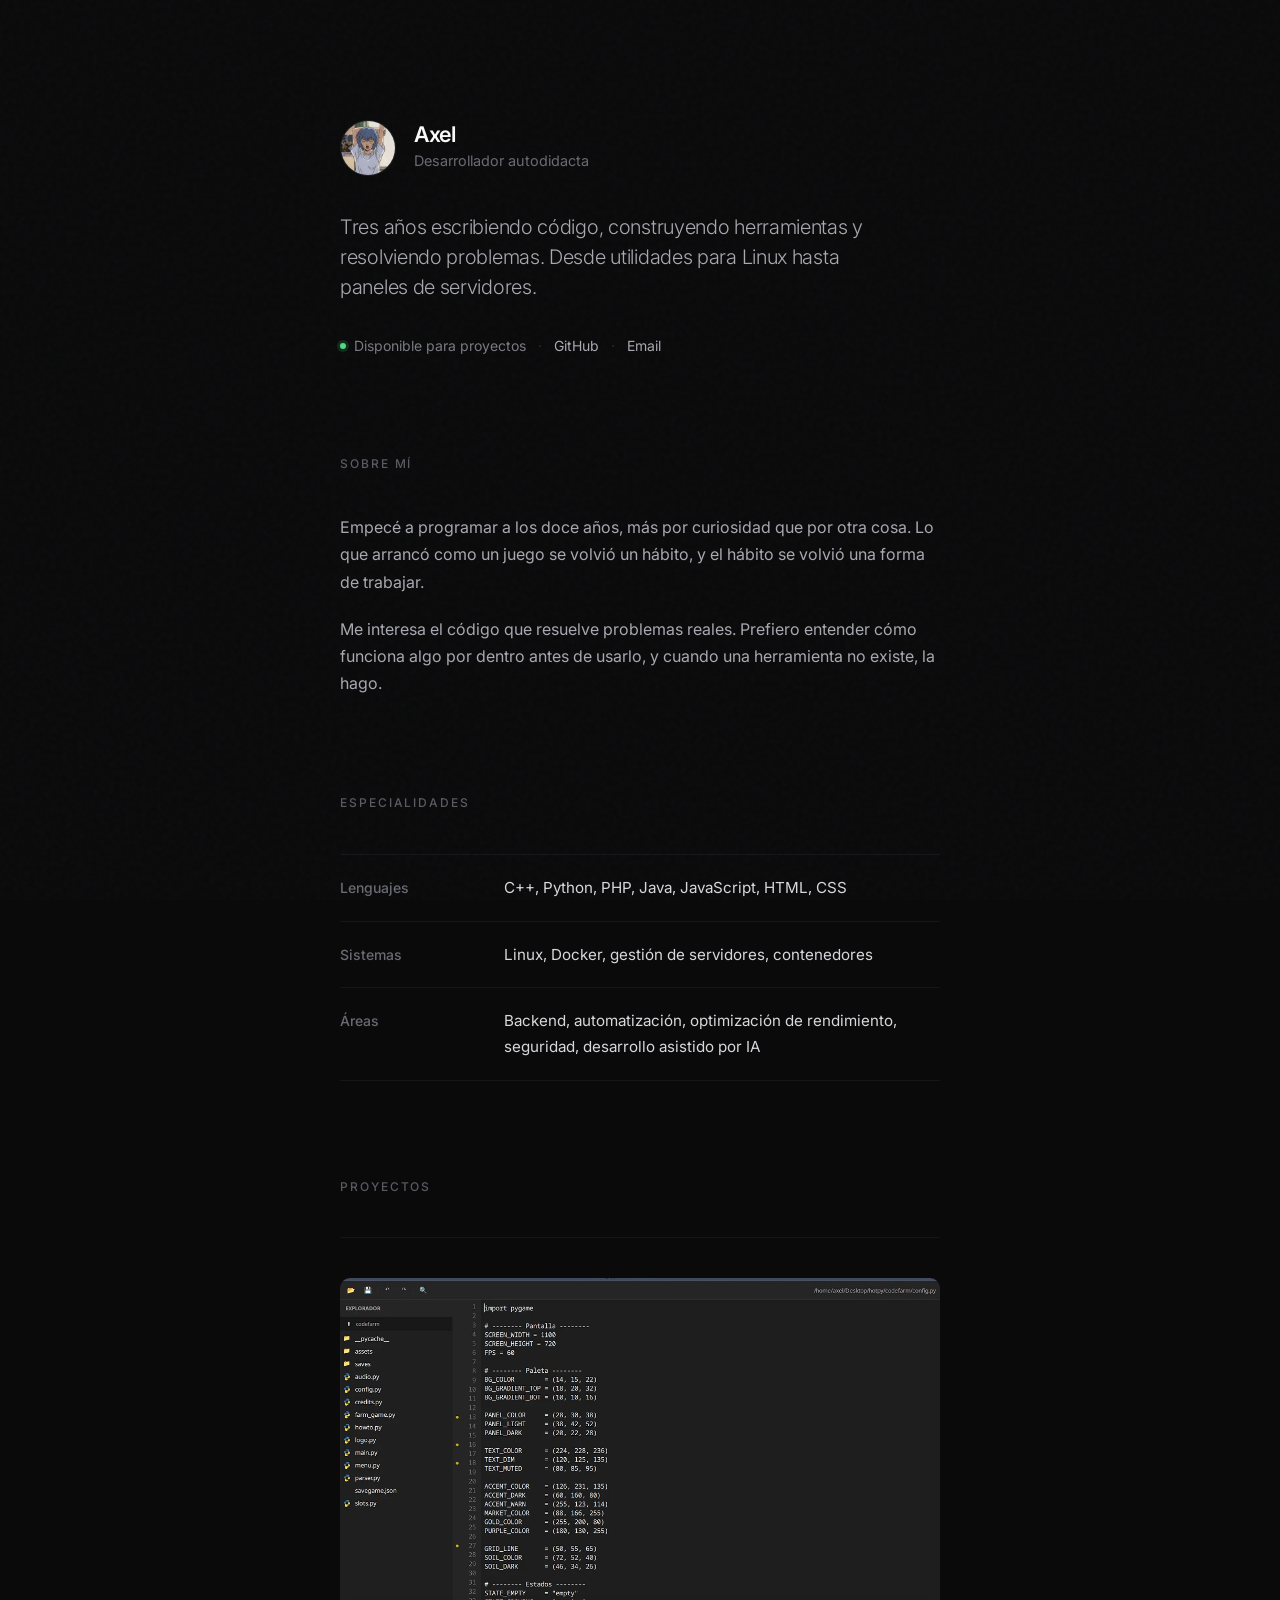
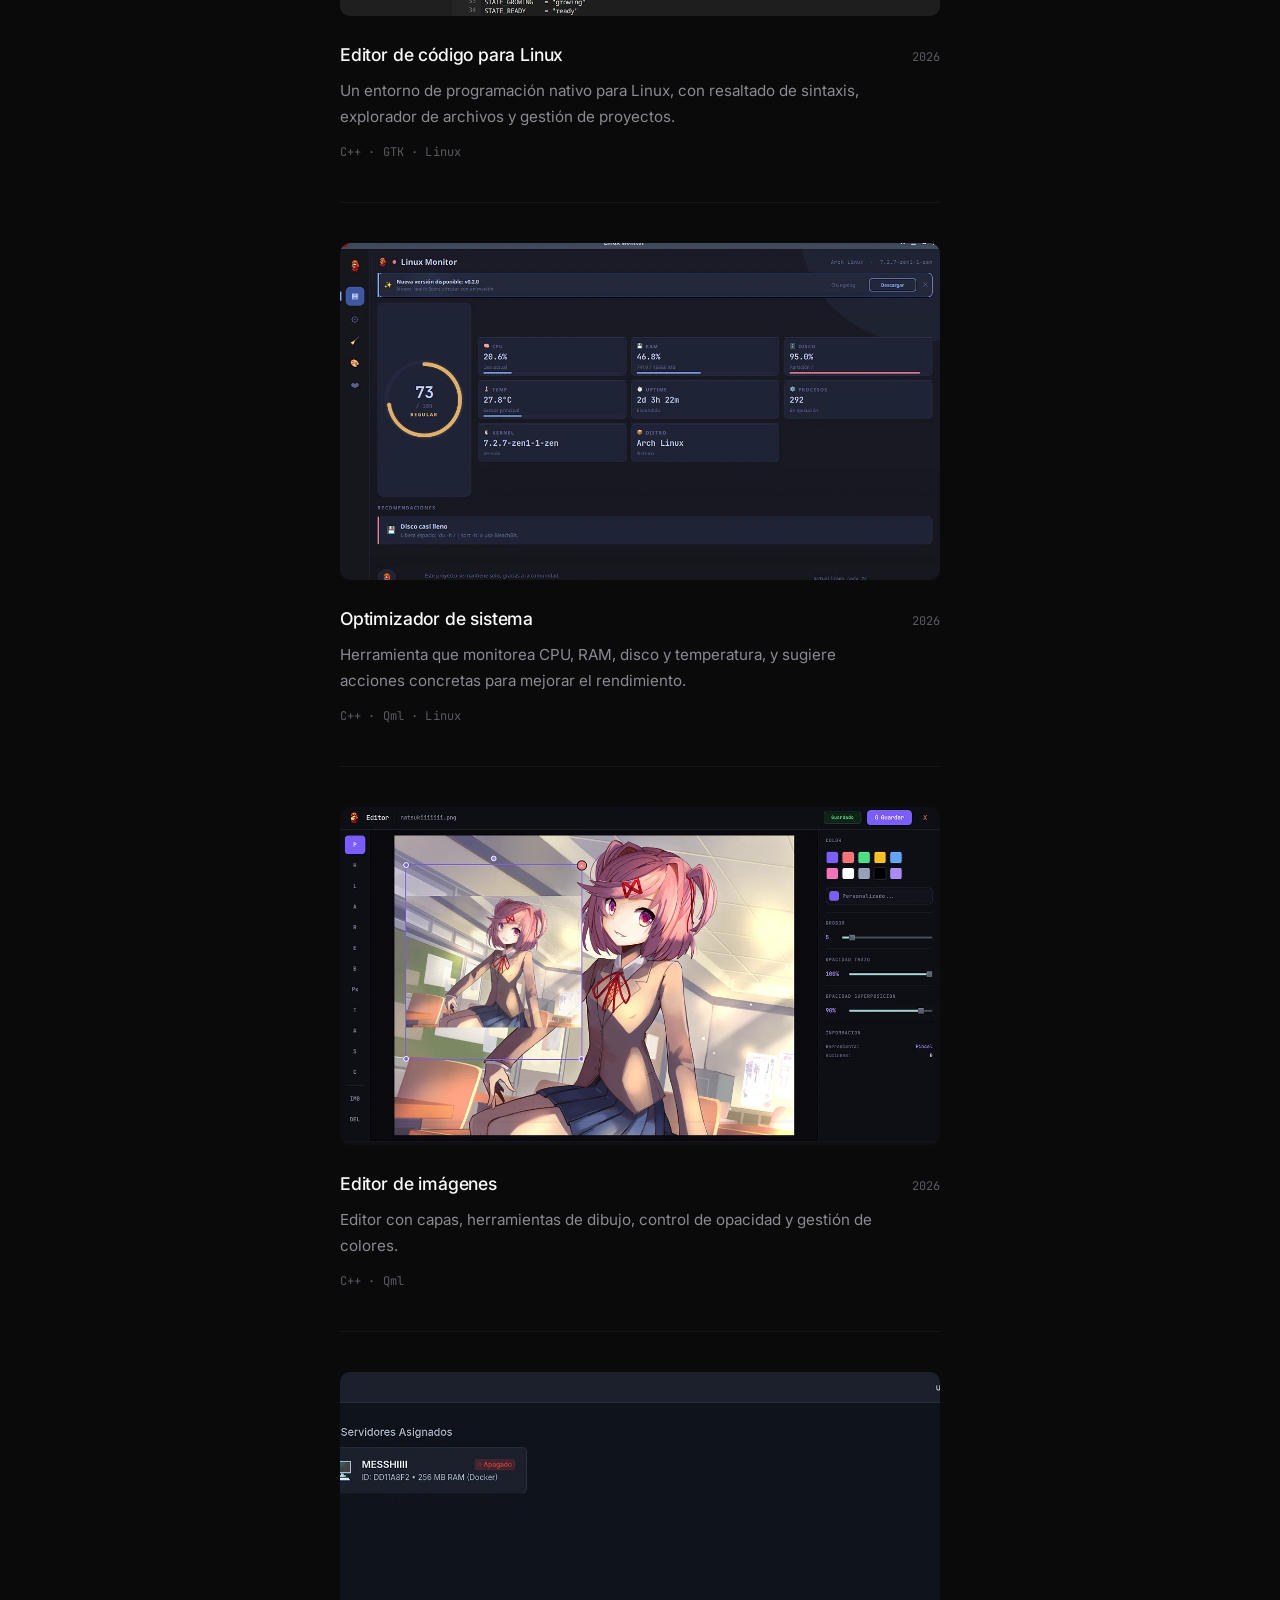
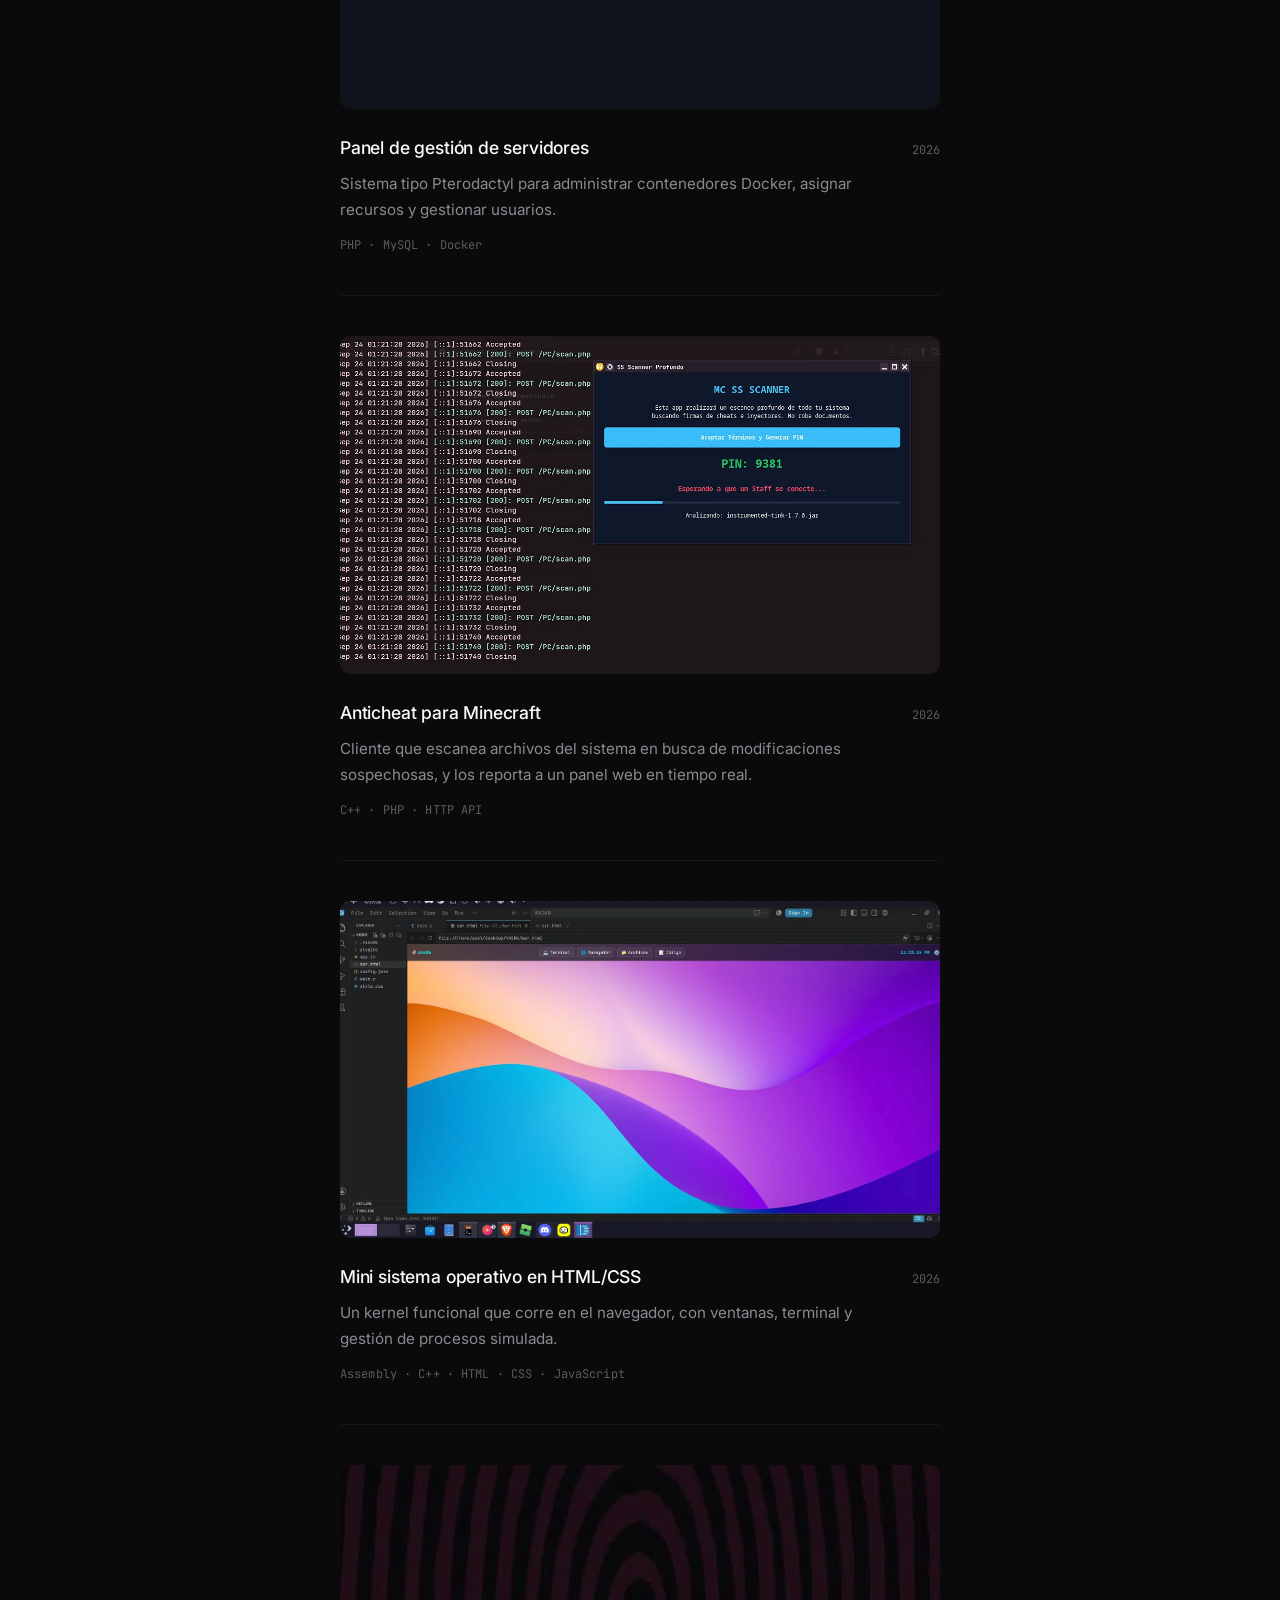
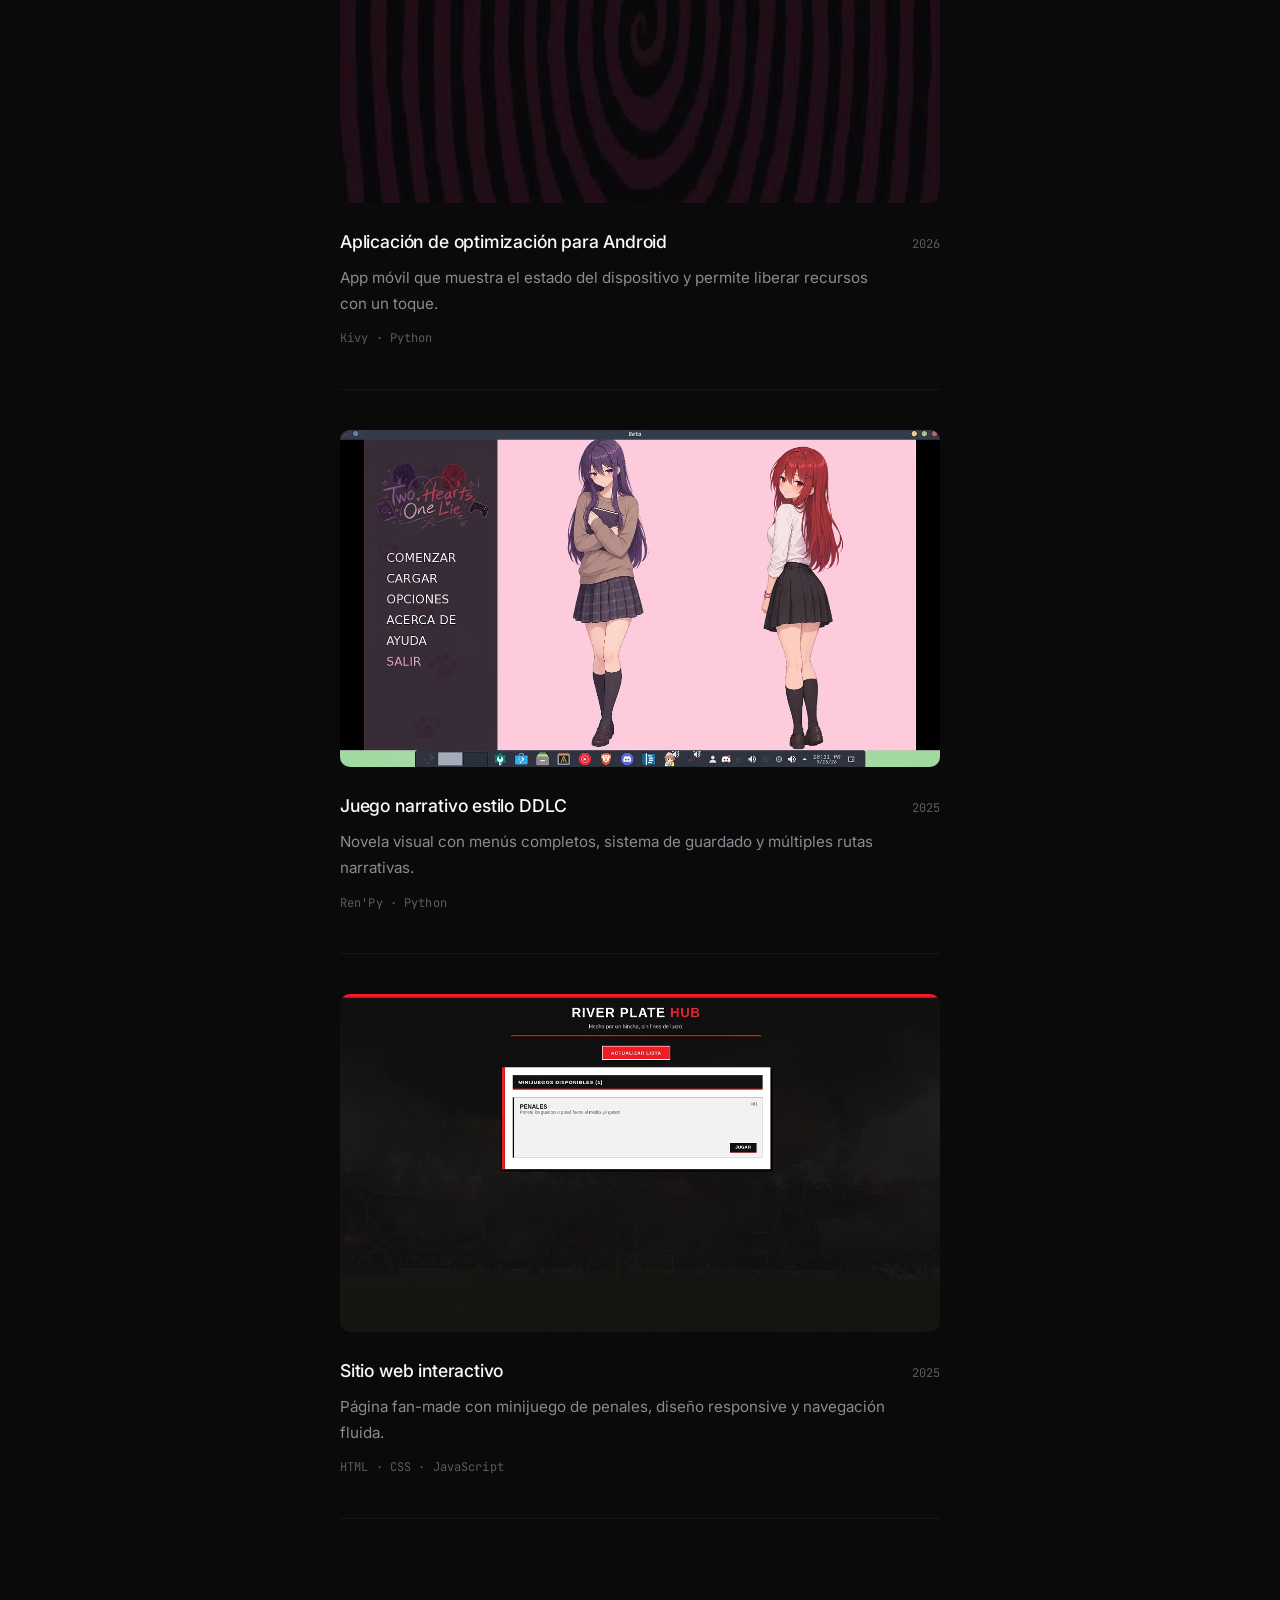
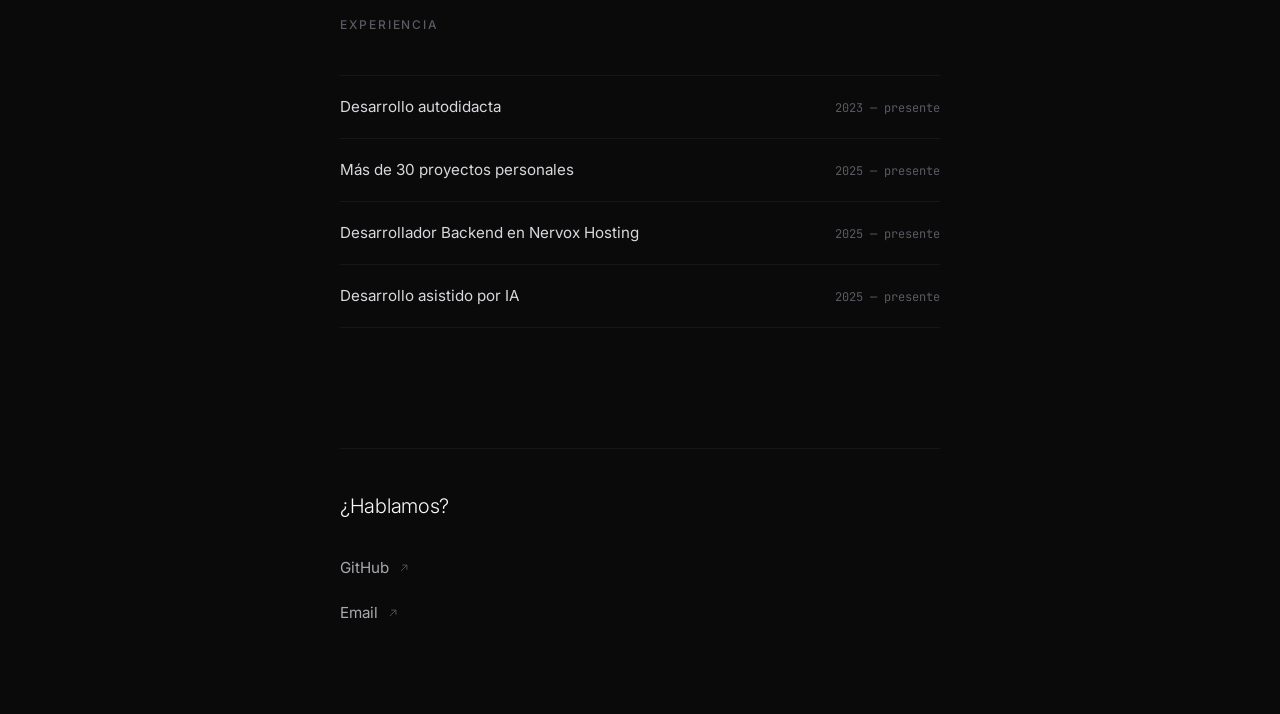
==== index.html @ 419b89d6 "my personal webbbb" ====
<!DOCTYPE html>
<html lang="es">
<head>
  <meta charset="UTF-8">
  <meta name="viewport" content="width=device-width, initial-scale=1.0">
  <title>Axel — Developer</title>
  <link rel="preconnect" href="https://fonts.googleapis.com">
  <link rel="preconnect" href="https://fonts.gstatic.com" crossorigin>
  <link href="https://fonts.googleapis.com/css2?family=Inter:wght@300;400;500;600;700&family=JetBrains+Mono:wght@400;500&display=swap" rel="stylesheet">
  <link rel="stylesheet" href="styles.css">
</head>
<body>

  <div class="noise"></div>

  <main class="page">

    <header class="header reveal">
      <div class="profile">
        <img src="img/perfil.jpg" alt="Foto de perfil" class="avatar">
        <div class="profile-info">
          <h1>Axel</h1>
          <p class="role">Desarrollador autodidacta</p>
        </div>
      </div>

      <p class="tagline">
        Tres años escribiendo código, construyendo herramientas y resolviendo
        problemas. Desde utilidades para Linux hasta paneles de servidores.
      </p>

      <div class="meta">
        <span class="status">
          <span class="dot"></span>
          Disponible para proyectos
        </span>
        <span class="sep">·</span>
        <a href="https://github.com/itszencs" target="_blank">GitHub</a>
        <span class="sep">·</span>
        <a href="mailto:zpenja@email.com">Email</a>
      </div>
    </header>

    <section class="section reveal">
      <h2>Sobre mí</h2>
      <div class="content">
        <p>
          Empecé a programar a los doce años, más por curiosidad que por otra
          cosa. Lo que arrancó como un juego se volvió un hábito, y el hábito
          se volvió una forma de trabajar.
        </p>
        <p>
          Me interesa el código que resuelve problemas reales. Prefiero
          entender cómo funciona algo por dentro antes de usarlo, y cuando
          una herramienta no existe, la hago.
        </p>
      </div>
    </section>

    <section class="section reveal">
      <h2>Especialidades</h2>
      <div class="content">
        <dl class="skills">
          <div class="skill-row">
            <dt>Lenguajes</dt>
            <dd>C++, Python, PHP, Java, JavaScript, HTML, CSS</dd>
          </div>
          <div class="skill-row">
            <dt>Sistemas</dt>
            <dd>Linux, Docker, gestión de servidores, contenedores</dd>
          </div>
          <div class="skill-row">
            <dt>Áreas</dt>
            <dd>Backend, automatización, optimización de rendimiento, seguridad, desarrollo asistido por IA</dd>
          </div>
        </dl>
      </div>
    </section>

    <section class="section">
      <h2 class="reveal">Proyectos</h2>

      <article class="project reveal">
        <div class="project-img-wrap">
          <img src="img/editor-codigo.jpg" alt="Editor de código" class="project-img">
        </div>
        <div class="project-meta">
          <h3>Editor de código para Linux</h3>
          <span class="year">2026</span>
        </div>
        <p>Un entorno de programación nativo para Linux, con resaltado de sintaxis, explorador de archivos y gestión de proyectos.</p>
        <p class="tech">C++ · GTK · Linux</p>
      </article>

      <article class="project reveal">
        <div class="project-img-wrap">
          <img src="img/optimizador.jpg" alt="Optimizador de sistema" class="project-img">
        </div>
        <div class="project-meta">
          <h3>Optimizador de sistema</h3>
          <span class="year">2026</span>
        </div>
        <p>Herramienta que monitorea CPU, RAM, disco y temperatura, y sugiere acciones concretas para mejorar el rendimiento.</p>
        <p class="tech">C++ · Qml · Linux</p>
      </article>

      <article class="project reveal">
        <div class="project-img-wrap">
          <img src="img/editor-imagenes.jpg" alt="Editor de imágenes" class="project-img">
        </div>
        <div class="project-meta">
          <h3>Editor de imágenes</h3>
          <span class="year">2026</span>
        </div>
        <p>Editor con capas, herramientas de dibujo, control de opacidad y gestión de colores.</p>
        <p class="tech">C++ · Qml</p>
      </article>

      <article class="project reveal">
        <div class="project-img-wrap">
          <img src="img/panel-servidores.jpg" alt="Panel de servidores" class="project-img">
        </div>
        <div class="project-meta">
          <h3>Panel de gestión de servidores</h3>
          <span class="year">2026</span>
        </div>
        <p>Sistema tipo Pterodactyl para administrar contenedores Docker, asignar recursos y gestionar usuarios.</p>
        <p class="tech">PHP · MySQL · Docker</p>
      </article>

      <article class="project reveal">
        <div class="project-img-wrap">
          <img src="img/anticheat.jpg" alt="Anticheat Minecraft" class="project-img">
        </div>
        <div class="project-meta">
          <h3>Anticheat para Minecraft</h3>
          <span class="year">2026</span>
        </div>
        <p>Cliente que escanea archivos del sistema en busca de modificaciones sospechosas, y los reporta a un panel web en tiempo real.</p>
        <p class="tech">C++ · PHP · HTTP API</p>
      </article>

      <article class="project reveal">
        <div class="project-img-wrap">
          <img src="img/mini-os.jpg" alt="Mini sistema operativo" class="project-img">
        </div>
        <div class="project-meta">
          <h3>Mini sistema operativo en HTML/CSS</h3>
          <span class="year">2026</span>
        </div>
        <p>Un kernel funcional que corre en el navegador, con ventanas, terminal y gestión de procesos simulada.</p>
        <p class="tech">Assembly · C++ · HTML · CSS · JavaScript</p>
      </article>

      <article class="project reveal">
        <div class="project-img-wrap">
          <img src="img/optimizador-android.jpg" alt="Optimizador Android" class="project-img">
        </div>
        <div class="project-meta">
          <h3>Aplicación de optimización para Android</h3>
          <span class="year">2026</span>
        </div>
        <p>App móvil que muestra el estado del dispositivo y permite liberar recursos con un toque.</p>
        <p class="tech">Kivy · Python</p>
      </article>

      <article class="project reveal">
        <div class="project-img-wrap">
          <img src="img/juego-ddlc.jpg" alt="Juego narrativo" class="project-img">
        </div>
        <div class="project-meta">
          <h3>Juego narrativo estilo DDLC</h3>
          <span class="year">2025</span>
        </div>
        <p>Novela visual con menús completos, sistema de guardado y múltiples rutas narrativas.</p>
        <p class="tech">Ren'Py · Python</p>
      </article>

      <article class="project reveal">
        <div class="project-img-wrap">
          <img src="img/river-hub.jpg" alt="Sitio web interactivo" class="project-img">
        </div>
        <div class="project-meta">
          <h3>Sitio web interactivo</h3>
          <span class="year">2025</span>
        </div>
        <p>Página fan-made con minijuego de penales, diseño responsive y navegación fluida.</p>
        <p class="tech">HTML · CSS · JavaScript</p>
      </article>

    </section>

    <section class="section reveal">
      <h2>Experiencia</h2>
      <div class="content">
        <dl class="experience">
          <div class="exp-row">
            <dt>Desarrollo autodidacta</dt>
            <dd>2023 — presente</dd>
          </div>
          <div class="exp-row">
            <dt>Más de 30 proyectos personales</dt>
            <dd>2025 — presente</dd>
          </div>
          <div class="exp-row">
            <dt>Desarrollador Backend en Nervox Hosting</dt>
            <dd>2025 — presente</dd>
          </div>
          <div class="exp-row">
            <dt>Desarrollo asistido por IA</dt>
            <dd>2025 — presente</dd>
          </div>
        </dl>
      </div>
    </section>

    <footer class="footer reveal">
      <p class="footer-text">¿Hablamos?</p>
      <div class="footer-links">
        <a href="https://github.com/itszencs" target="_blank">
          GitHub
          <svg viewBox="0 0 24 24" fill="none" stroke="currentColor" stroke-width="1.5">
            <path d="M7 17L17 7M17 7H9M17 7V15"/>
          </svg>
        </a>
        <a href="mailto:zpenja@email.com">
          Email
          <svg viewBox="0 0 24 24" fill="none" stroke="currentColor" stroke-width="1.5">
            <path d="M7 17L17 7M17 7H9M17 7V15"/>
          </svg>
        </a>
      </div>
    </footer>

  </main>

  <script src="script.js"></script>
</body>
</html>
---- styles.css ----
* {
  margin: 0;
  padding: 0;
  box-sizing: border-box;
}

html {
  scroll-behavior: smooth;
  -webkit-font-smoothing: antialiased;
  -moz-osx-font-smoothing: grayscale;
}

body {
  background: #0a0a0b;
  color: #e8e8ea;
  font-family: 'Inter', sans-serif;
  font-size: 16px;
  line-height: 1.7;
  padding: 120px 24px 80px;
  overflow-x: hidden;
}

::selection {
  background: rgba(139, 124, 246, 0.3);
  color: #fff;
}

.noise {
  position: fixed;
  inset: 0;
  pointer-events: none;
  z-index: 100;
  opacity: 0.025;
  background-image: url("data:image/svg+xml,%3Csvg viewBox='0 0 200 200' xmlns='http://www.w3.org/2000/svg'%3E%3Cfilter id='noise'%3E%3CfeTurbulence type='fractalNoise' baseFrequency='0.85' numOctaves='4'/%3E%3C/filter%3E%3Crect width='100%25' height='100%25' filter='url(%23noise)'/%3E%3C/svg%3E");
}

.page {
  max-width: 600px;
  margin: 0 auto;
}

.reveal {
  opacity: 0;
  transform: translateY(20px);
  transition: opacity 1s cubic-bezier(0.16, 1, 0.3, 1),
              transform 1s cubic-bezier(0.16, 1, 0.3, 1);
}

.reveal.visible {
  opacity: 1;
  transform: translateY(0);
}

.header {
  margin-bottom: 96px;
}

.profile {
  display: flex;
  align-items: center;
  gap: 18px;
  margin-bottom: 36px;
}

.avatar {
  width: 56px;
  height: 56px;
  border-radius: 50%;
  object-fit: cover;
  border: 1px solid #1e1e22;
}

.profile-info h1 {
  font-size: 1.35rem;
  font-weight: 600;
  color: #fafafa;
  letter-spacing: -0.02em;
  line-height: 1.2;
}

.profile-info .role {
  color: #6a6a72;
  font-size: 0.9rem;
  margin-top: 1px;
}

.tagline {
  color: #a8a8b0;
  font-size: 1.25rem;
  line-height: 1.5;
  letter-spacing: -0.015em;
  max-width: 46ch;
  margin-bottom: 32px;
  font-weight: 300;
}

.meta {
  display: flex;
  align-items: center;
  gap: 12px;
  font-size: 0.875rem;
  color: #6a6a72;
  flex-wrap: wrap;
}

.status {
  display: inline-flex;
  align-items: center;
  gap: 8px;
  color: #7a7a82;
}

.dot {
  width: 6px;
  height: 6px;
  border-radius: 50%;
  background: #4ade80;
  box-shadow: 0 0 0 3px rgba(74, 222, 128, 0.15);
  animation: pulse 2.5s ease-in-out infinite;
}

@keyframes pulse {
  0%, 100% { box-shadow: 0 0 0 3px rgba(74, 222, 128, 0.15); }
  50% { box-shadow: 0 0 0 6px rgba(74, 222, 128, 0.05); }
}

.meta .sep {
  color: #2a2a30;
}

.meta a {
  color: #a8a8b0;
  text-decoration: none;
  transition: color 0.2s ease;
}

.meta a:hover {
  color: #fafafa;
}

.section {
  margin-bottom: 96px;
}

.section h2 {
  font-size: 0.75rem;
  text-transform: uppercase;
  letter-spacing: 0.16em;
  color: #5a5a62;
  font-weight: 500;
  margin-bottom: 40px;
}

.content p {
  color: #a8a8b0;
  margin-bottom: 20px;
  font-size: 1rem;
}

.content p:last-child {
  margin-bottom: 0;
}

.skills {
  display: flex;
  flex-direction: column;
  gap: 0;
}

.skill-row {
  display: grid;
  grid-template-columns: 140px 1fr;
  gap: 24px;
  padding: 20px 0;
  border-top: 1px solid #16161a;
  align-items: baseline;
}

.skill-row:last-child {
  border-bottom: 1px solid #16161a;
}

.skill-row dt {
  color: #6a6a72;
  font-size: 0.875rem;
  font-weight: 500;
}

.skill-row dd {
  color: #d8d8dc;
  font-size: 0.95rem;
}

.project {
  padding: 40px 0;
  border-top: 1px solid #16161a;
}

.project:last-child {
  border-bottom: 1px solid #16161a;
}

.project-img-wrap {
  overflow: hidden;
  border-radius: 10px;
  margin-bottom: 24px;
  background: #121215;
  aspect-ratio: 16 / 9;
}

.project-img {
  width: 100%;
  height: 100%;
  object-fit: cover;
  display: block;
  transition: transform 0.9s cubic-bezier(0.16, 1, 0.3, 1);
}

.project:hover .project-img {
  transform: scale(1.03);
}

.project-meta {
  display: flex;
  justify-content: space-between;
  align-items: baseline;
  gap: 16px;
  margin-bottom: 8px;
}

.project h3 {
  font-size: 1.1rem;
  font-weight: 500;
  color: #fafafa;
  letter-spacing: -0.01em;
  transition: color 0.2s ease;
}

.project:hover h3 {
  color: #b8a8ff;
}

.project .year {
  font-family: 'JetBrains Mono', monospace;
  font-size: 0.75rem;
  color: #5a5a62;
}

.project > p {
  color: #8a8a92;
  font-size: 0.95rem;
  margin-bottom: 12px;
  max-width: 55ch;
}

.project .tech {
  font-family: 'JetBrains Mono', monospace;
  font-size: 0.75rem;
  color: #5a5a62;
  letter-spacing: 0.01em;
  margin-bottom: 0;
}

.experience {
  display: flex;
  flex-direction: column;
}

.exp-row {
  display: grid;
  grid-template-columns: 1fr auto;
  gap: 24px;
  padding: 18px 0;
  border-top: 1px solid #16161a;
  align-items: baseline;
}

.exp-row:last-child {
  border-bottom: 1px solid #16161a;
}

.exp-row dt {
  color: #d8d8dc;
  font-size: 0.95rem;
}

.exp-row dd {
  color: #5a5a62;
  font-family: 'JetBrains Mono', monospace;
  font-size: 0.75rem;
  white-space: nowrap;
}

.footer {
  margin-top: 120px;
  padding-top: 40px;
  border-top: 1px solid #16161a;
}

.footer-text {
  font-size: 1.25rem;
  color: #fafafa;
  font-weight: 300;
  letter-spacing: -0.015em;
  margin-bottom: 24px;
}

.footer-links {
  display: flex;
  flex-direction: column;
  gap: 4px;
}

.footer-links a {
  display: inline-flex;
  align-items: center;
  gap: 8px;
  color: #a8a8b0;
  text-decoration: none;
  font-size: 0.95rem;
  padding: 8px 0;
  transition: color 0.2s ease;
  width: fit-content;
}

.footer-links a svg {
  width: 14px;
  height: 14px;
  transition: transform 0.3s cubic-bezier(0.16, 1, 0.3, 1);
  opacity: 0.5;
}

.footer-links a:hover {
  color: #fafafa;
}

.footer-links a:hover svg {
  transform: translate(2px, -2px);
  opacity: 1;
}

@media (max-width: 600px) {
  body {
    padding: 64px 20px 48px;
  }

  .header {
    margin-bottom: 64px;
  }

  .section {
    margin-bottom: 64px;
  }

  .tagline {
    font-size: 1.1rem;
  }

  .skill-row {
    grid-template-columns: 1fr;
    gap: 4px;
    padding: 16px 0;
  }

  .project {
    padding: 32px 0;
  }

  .exp-row {
    grid-template-columns: 1fr;
    gap: 2px;
    padding: 14px 0;
  }

  .footer {
    margin-top: 80px;
  }
}
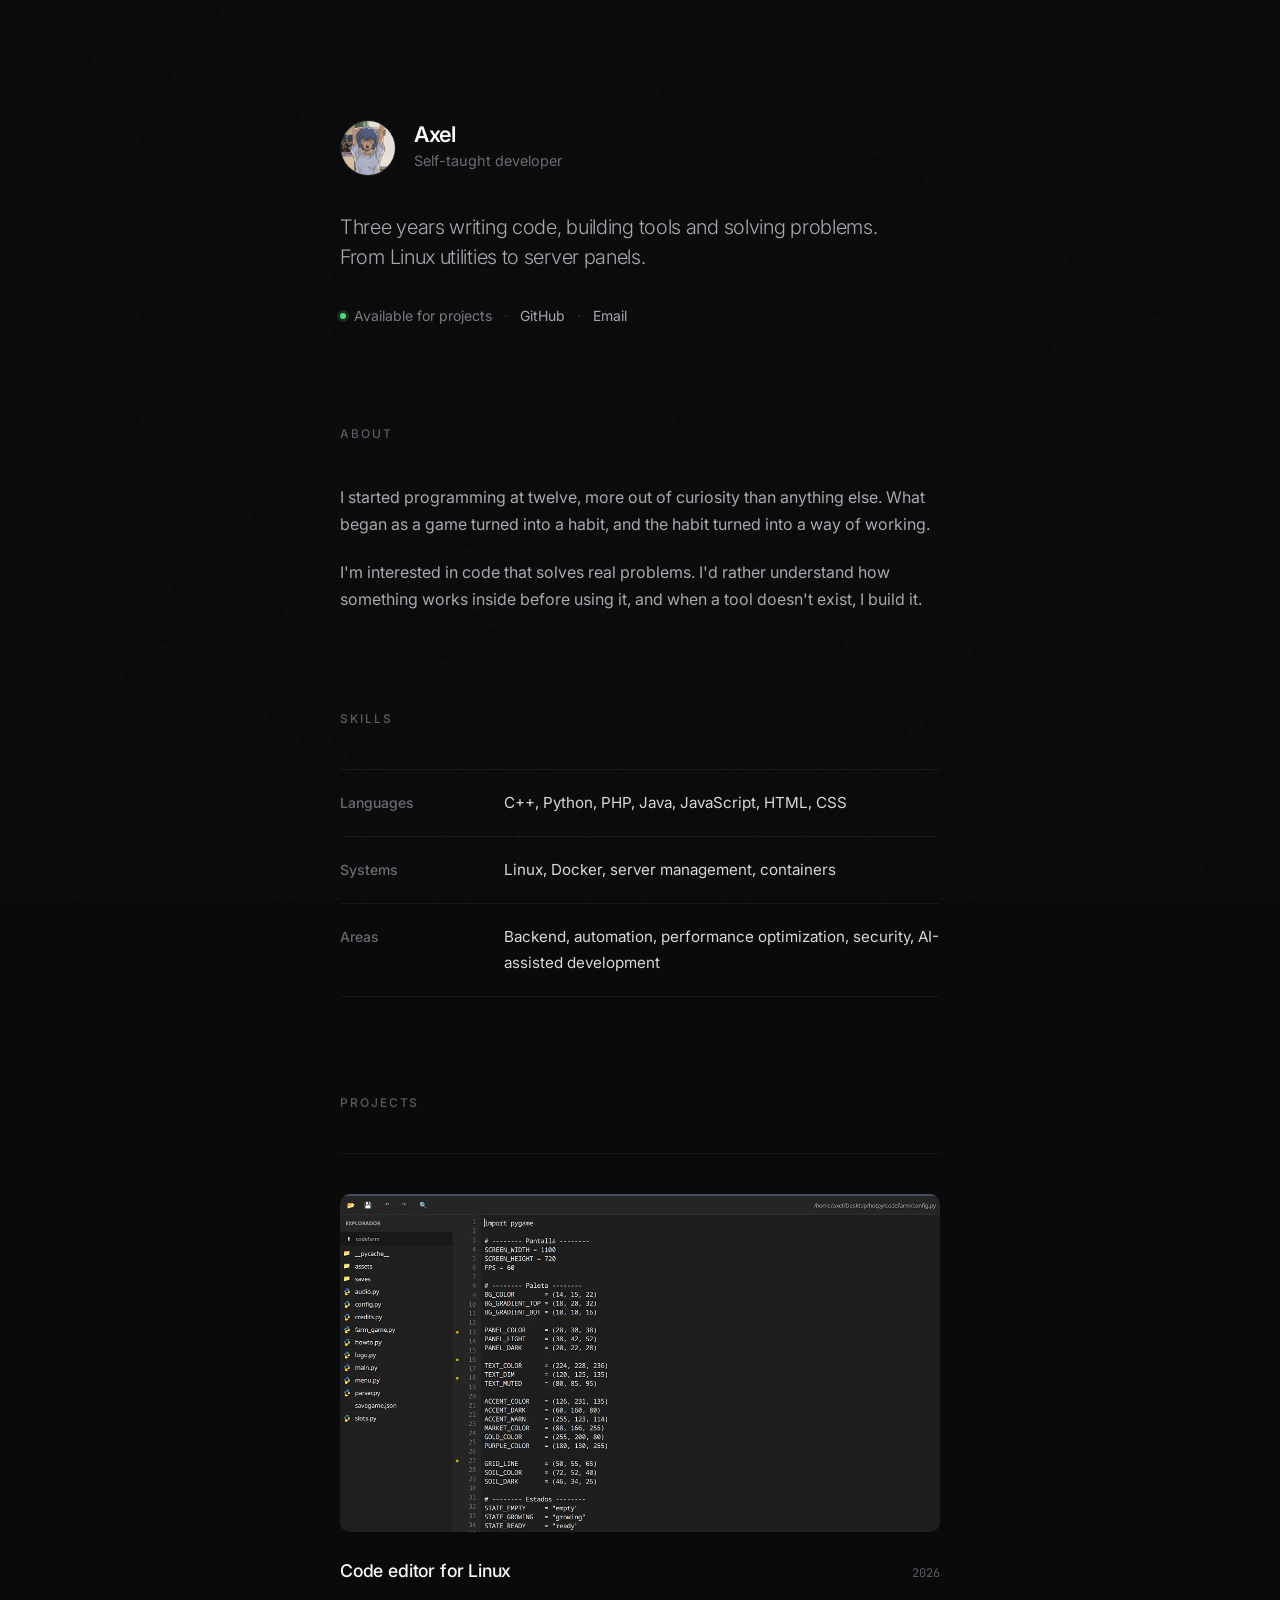
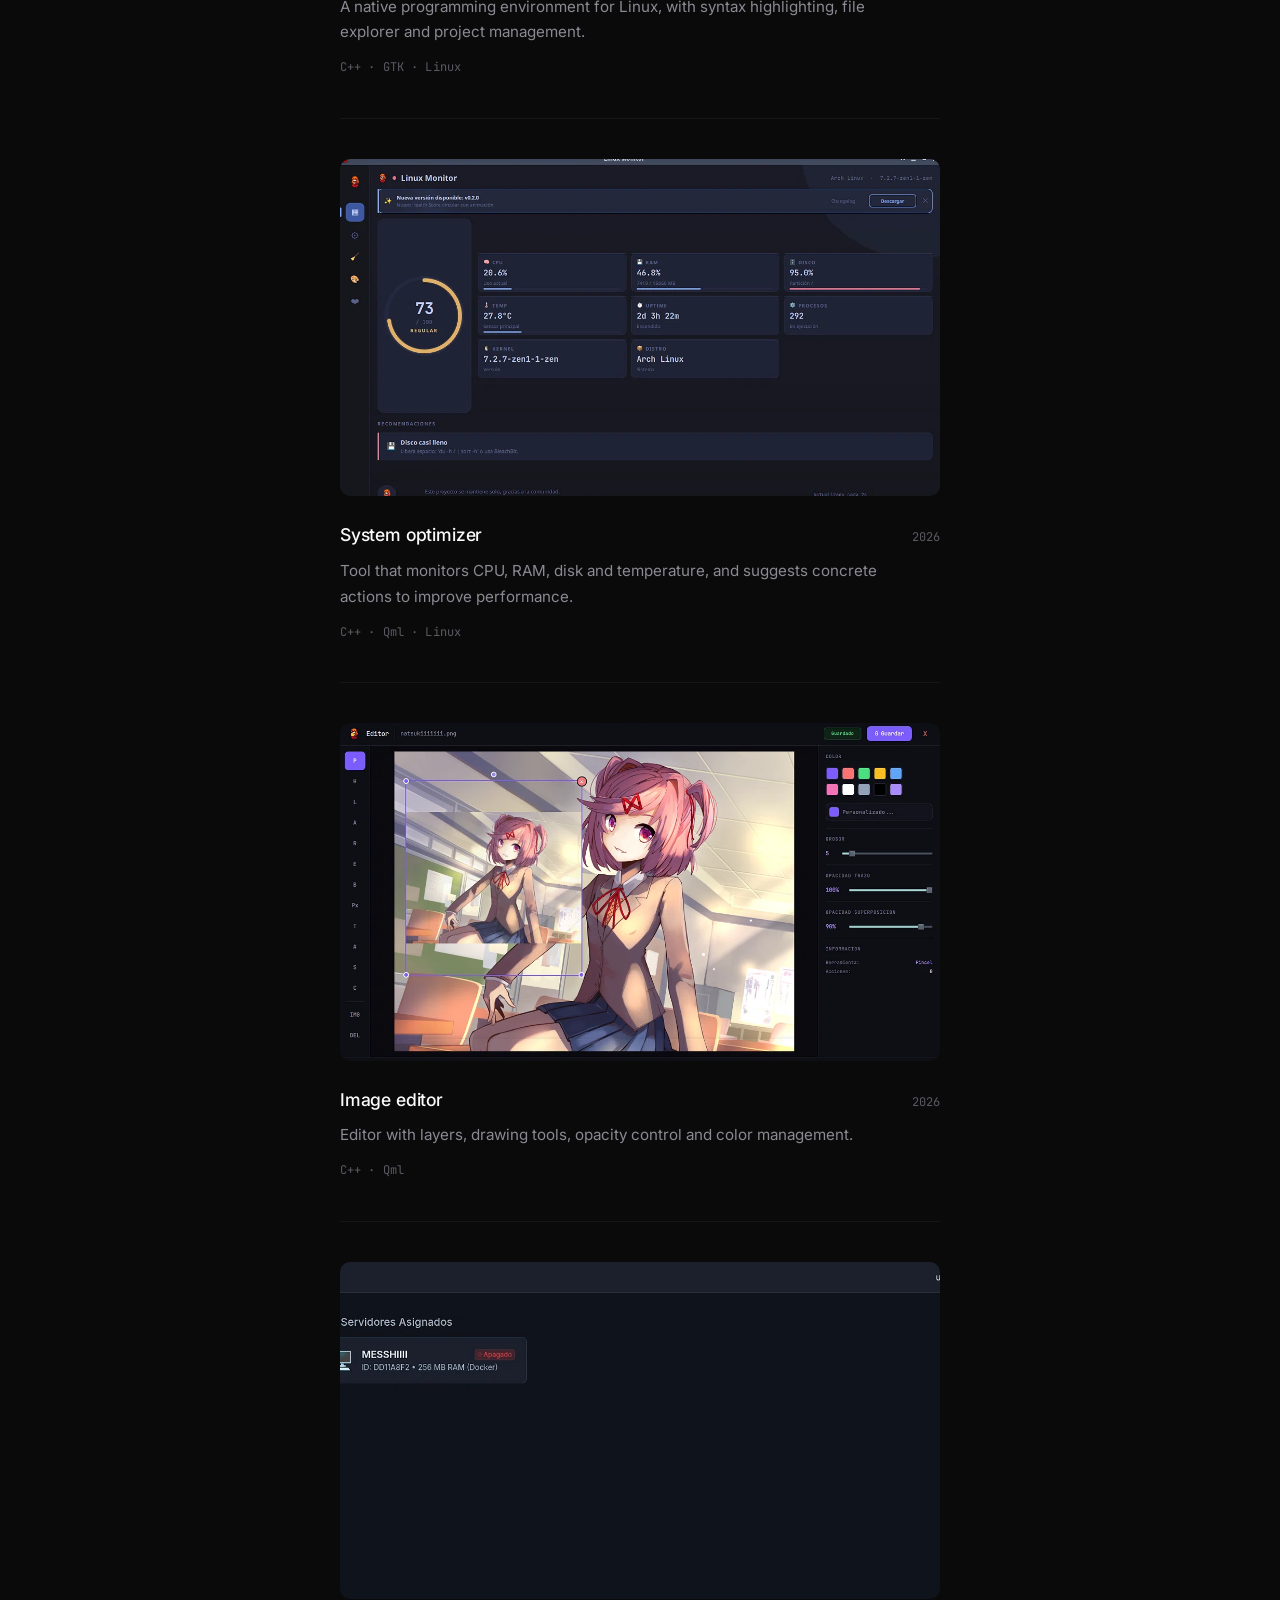
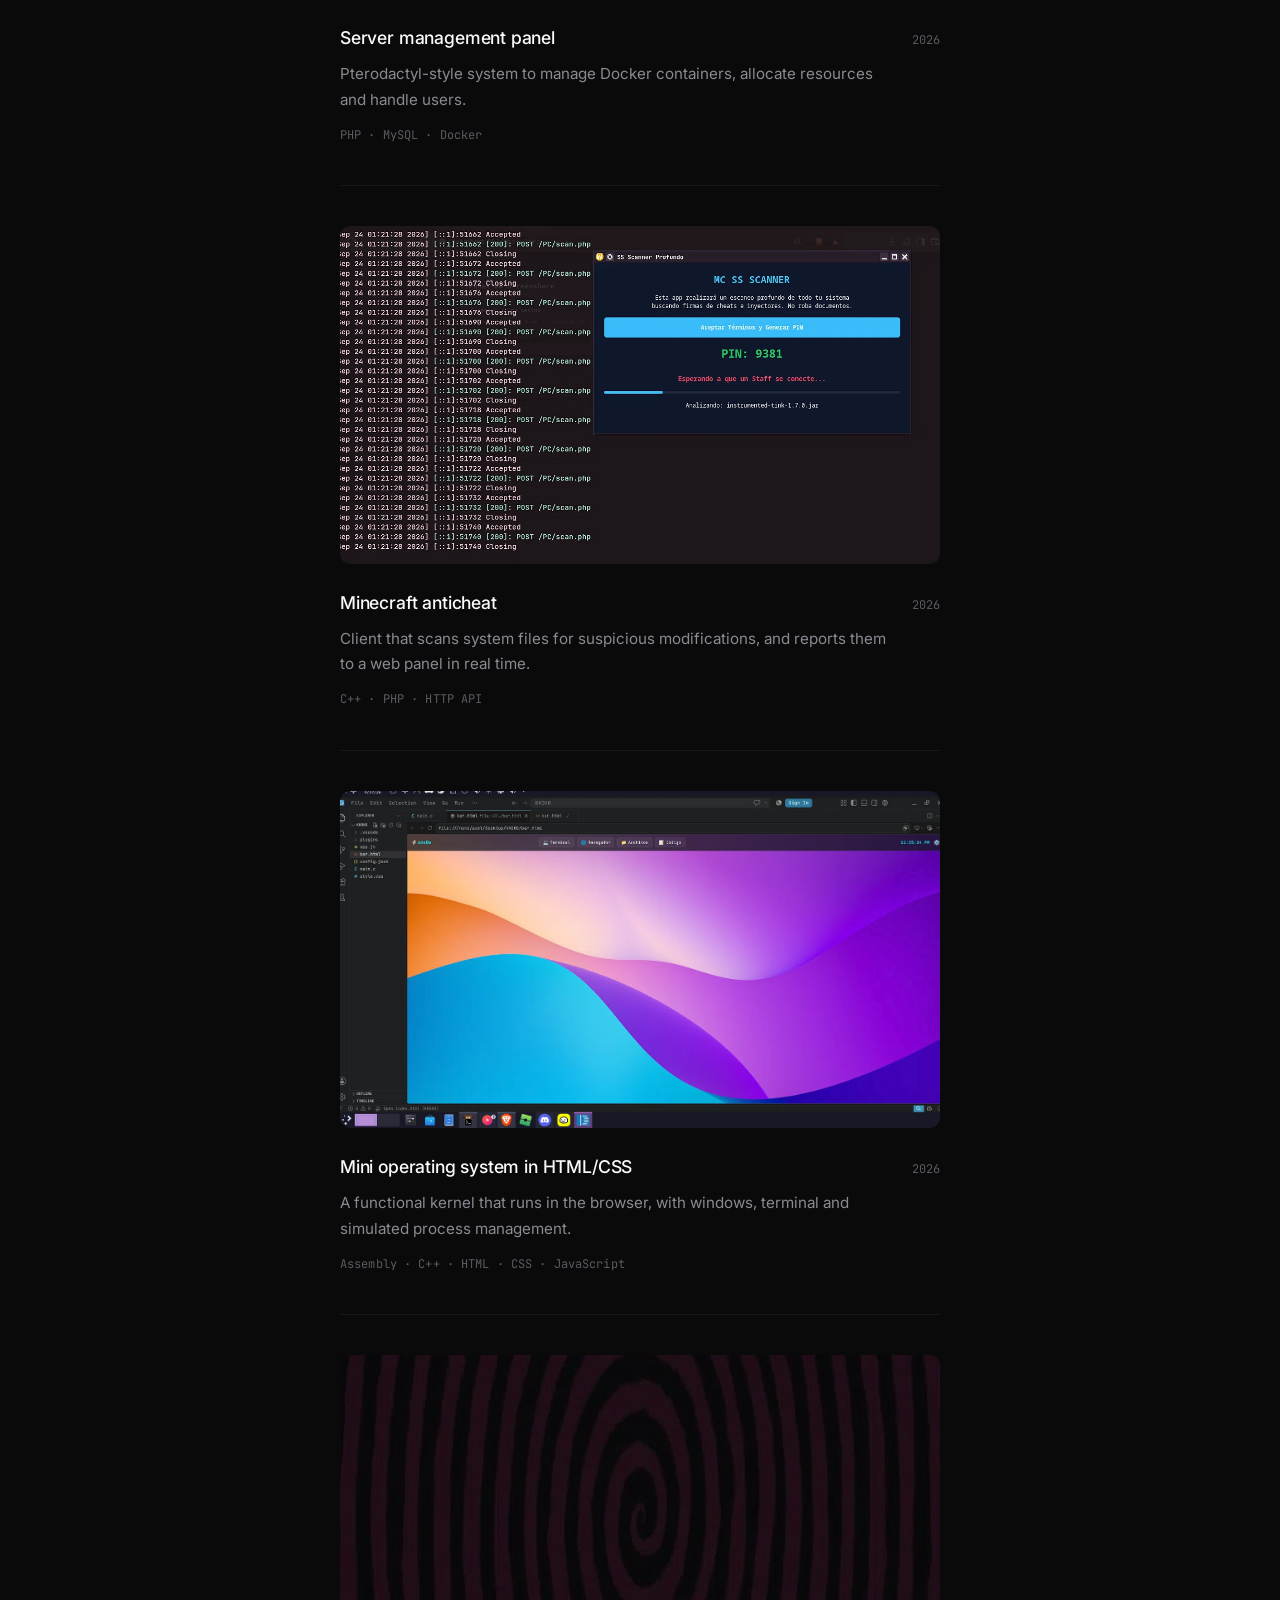
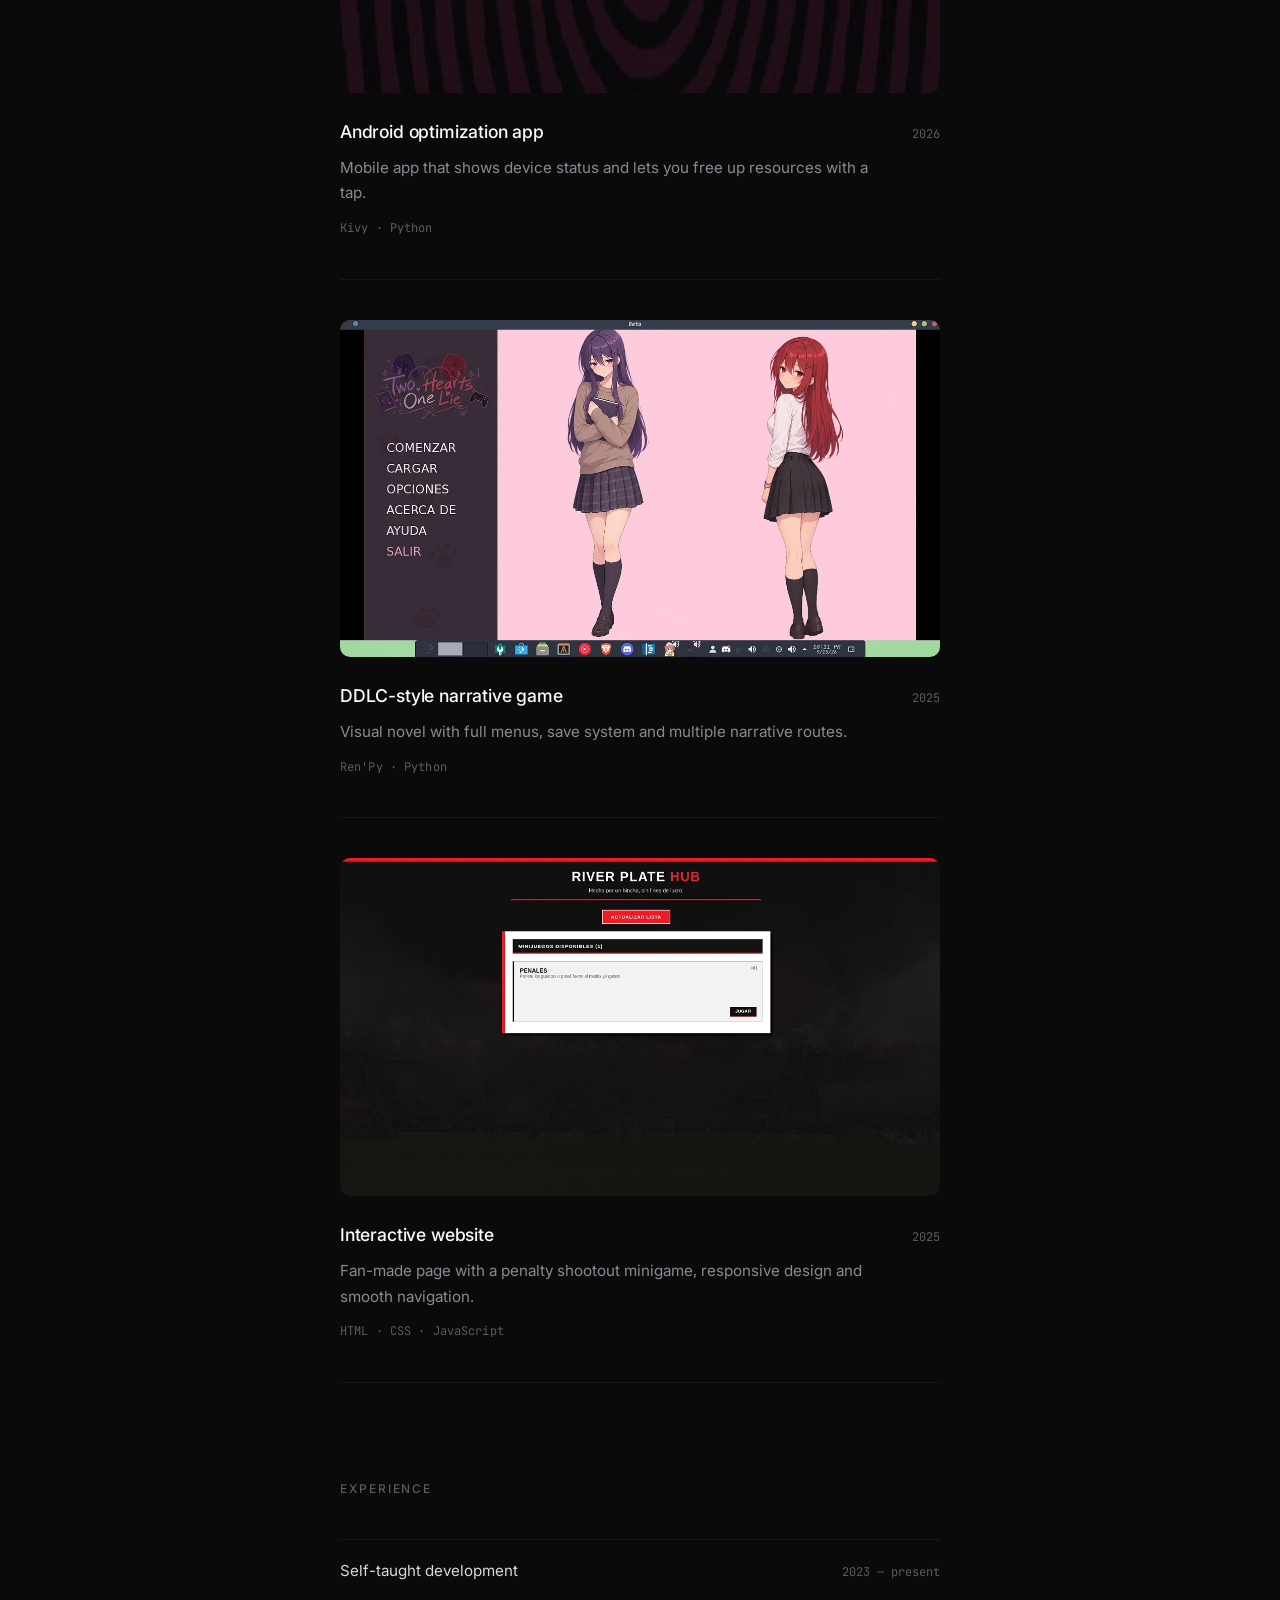
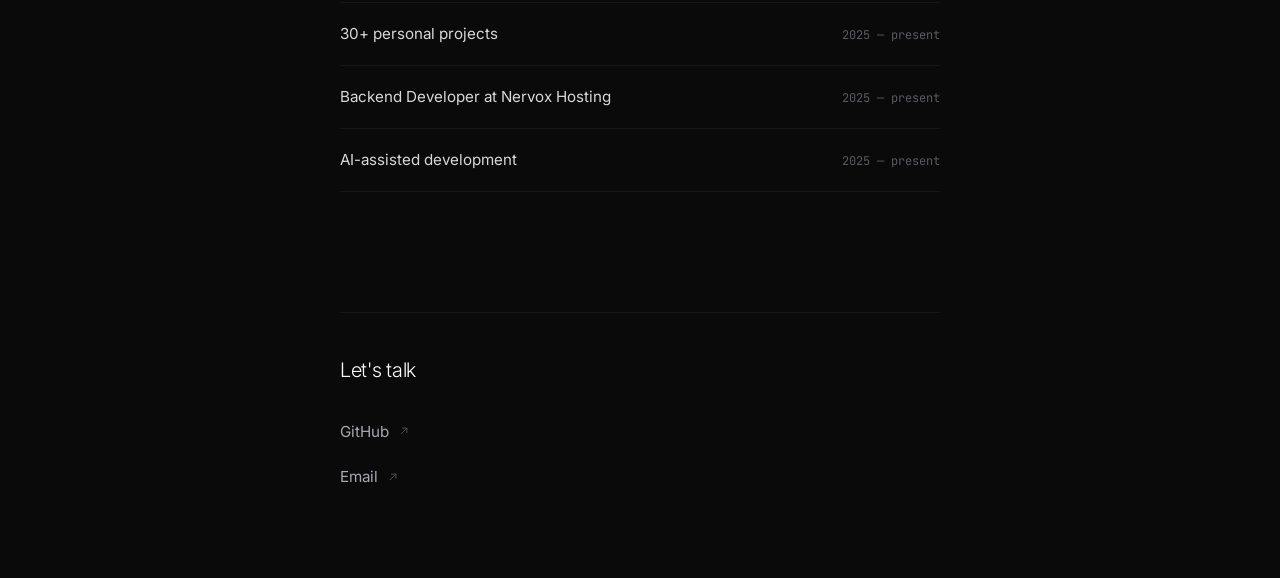
==== commit ce039d81: "Update index.html" ====
--- a/index.html
+++ b/index.html
@@ -1,5 +1,5 @@
 <!DOCTYPE html>
-<html lang="es">
+<html lang="en">
 <head>
   <meta charset="UTF-8">
   <meta name="viewport" content="width=device-width, initial-scale=1.0">
@@ -15,24 +15,25 @@
 
   <main class="page">
 
+    <!-- ===== HEADER ===== -->
     <header class="header reveal">
       <div class="profile">
-        <img src="img/perfil.jpg" alt="Foto de perfil" class="avatar">
+        <img src="img/perfil.jpg" alt="Profile picture" class="avatar">
         <div class="profile-info">
           <h1>Axel</h1>
-          <p class="role">Desarrollador autodidacta</p>
+          <p class="role">Self-taught developer</p>
         </div>
       </div>
 
       <p class="tagline">
-        Tres años escribiendo código, construyendo herramientas y resolviendo
-        problemas. Desde utilidades para Linux hasta paneles de servidores.
+        Three years writing code, building tools and solving problems.
+        From Linux utilities to server panels.
       </p>
 
       <div class="meta">
         <span class="status">
           <span class="dot"></span>
-          Disponible para proyectos
+          Available for projects
         </span>
         <span class="sep">·</span>
         <a href="https://github.com/itszencs" target="_blank">GitHub</a>
@@ -41,181 +42,186 @@
       </div>
     </header>
 
+    <!-- ===== ABOUT ===== -->
     <section class="section reveal">
-      <h2>Sobre mí</h2>
+      <h2>About</h2>
       <div class="content">
         <p>
-          Empecé a programar a los doce años, más por curiosidad que por otra
-          cosa. Lo que arrancó como un juego se volvió un hábito, y el hábito
-          se volvió una forma de trabajar.
+          I started programming at twelve, more out of curiosity than anything
+          else. What began as a game turned into a habit, and the habit turned
+          into a way of working.
         </p>
         <p>
-          Me interesa el código que resuelve problemas reales. Prefiero
-          entender cómo funciona algo por dentro antes de usarlo, y cuando
-          una herramienta no existe, la hago.
+          I'm interested in code that solves real problems. I'd rather
+          understand how something works inside before using it, and when a
+          tool doesn't exist, I build it.
         </p>
       </div>
     </section>
 
+    <!-- ===== SKILLS ===== -->
     <section class="section reveal">
-      <h2>Especialidades</h2>
+      <h2>Skills</h2>
       <div class="content">
         <dl class="skills">
           <div class="skill-row">
-            <dt>Lenguajes</dt>
+            <dt>Languages</dt>
             <dd>C++, Python, PHP, Java, JavaScript, HTML, CSS</dd>
           </div>
           <div class="skill-row">
-            <dt>Sistemas</dt>
-            <dd>Linux, Docker, gestión de servidores, contenedores</dd>
+            <dt>Systems</dt>
+            <dd>Linux, Docker, server management, containers</dd>
           </div>
           <div class="skill-row">
-            <dt>Áreas</dt>
-            <dd>Backend, automatización, optimización de rendimiento, seguridad, desarrollo asistido por IA</dd>
+            <dt>Areas</dt>
+            <dd>Backend, automation, performance optimization, security, AI-assisted development</dd>
           </div>
         </dl>
       </div>
     </section>
 
+    <!-- ===== PROJECTS ===== -->
     <section class="section">
-      <h2 class="reveal">Proyectos</h2>
-
-      <article class="project reveal">
-        <div class="project-img-wrap">
-          <img src="img/editor-codigo.jpg" alt="Editor de código" class="project-img">
-        </div>
-        <div class="project-meta">
-          <h3>Editor de código para Linux</h3>
-          <span class="year">2026</span>
-        </div>
-        <p>Un entorno de programación nativo para Linux, con resaltado de sintaxis, explorador de archivos y gestión de proyectos.</p>
+      <h2 class="reveal">Projects</h2>
+
+      <article class="project reveal">
+        <div class="project-img-wrap">
+          <img src="img/editor-codigo.jpg" alt="Code editor" class="project-img">
+        </div>
+        <div class="project-meta">
+          <h3>Code editor for Linux</h3>
+          <span class="year">2026</span>
+        </div>
+        <p>A native programming environment for Linux, with syntax highlighting, file explorer and project management.</p>
         <p class="tech">C++ · GTK · Linux</p>
       </article>
 
       <article class="project reveal">
         <div class="project-img-wrap">
-          <img src="img/optimizador.jpg" alt="Optimizador de sistema" class="project-img">
-        </div>
-        <div class="project-meta">
-          <h3>Optimizador de sistema</h3>
-          <span class="year">2026</span>
-        </div>
-        <p>Herramienta que monitorea CPU, RAM, disco y temperatura, y sugiere acciones concretas para mejorar el rendimiento.</p>
+          <img src="img/optimizador.jpg" alt="System optimizer" class="project-img">
+        </div>
+        <div class="project-meta">
+          <h3>System optimizer</h3>
+          <span class="year">2026</span>
+        </div>
+        <p>Tool that monitors CPU, RAM, disk and temperature, and suggests concrete actions to improve performance.</p>
         <p class="tech">C++ · Qml · Linux</p>
       </article>
 
       <article class="project reveal">
         <div class="project-img-wrap">
-          <img src="img/editor-imagenes.jpg" alt="Editor de imágenes" class="project-img">
-        </div>
-        <div class="project-meta">
-          <h3>Editor de imágenes</h3>
-          <span class="year">2026</span>
-        </div>
-        <p>Editor con capas, herramientas de dibujo, control de opacidad y gestión de colores.</p>
+          <img src="img/editor-imagenes.jpg" alt="Image editor" class="project-img">
+        </div>
+        <div class="project-meta">
+          <h3>Image editor</h3>
+          <span class="year">2026</span>
+        </div>
+        <p>Editor with layers, drawing tools, opacity control and color management.</p>
         <p class="tech">C++ · Qml</p>
       </article>
 
       <article class="project reveal">
         <div class="project-img-wrap">
-          <img src="img/panel-servidores.jpg" alt="Panel de servidores" class="project-img">
-        </div>
-        <div class="project-meta">
-          <h3>Panel de gestión de servidores</h3>
-          <span class="year">2026</span>
-        </div>
-        <p>Sistema tipo Pterodactyl para administrar contenedores Docker, asignar recursos y gestionar usuarios.</p>
+          <img src="img/panel-servidores.jpg" alt="Server panel" class="project-img">
+        </div>
+        <div class="project-meta">
+          <h3>Server management panel</h3>
+          <span class="year">2026</span>
+        </div>
+        <p>Pterodactyl-style system to manage Docker containers, allocate resources and handle users.</p>
         <p class="tech">PHP · MySQL · Docker</p>
       </article>
 
       <article class="project reveal">
         <div class="project-img-wrap">
-          <img src="img/anticheat.jpg" alt="Anticheat Minecraft" class="project-img">
-        </div>
-        <div class="project-meta">
-          <h3>Anticheat para Minecraft</h3>
-          <span class="year">2026</span>
-        </div>
-        <p>Cliente que escanea archivos del sistema en busca de modificaciones sospechosas, y los reporta a un panel web en tiempo real.</p>
+          <img src="img/anticheat.jpg" alt="Minecraft anticheat" class="project-img">
+        </div>
+        <div class="project-meta">
+          <h3>Minecraft anticheat</h3>
+          <span class="year">2026</span>
+        </div>
+        <p>Client that scans system files for suspicious modifications, and reports them to a web panel in real time.</p>
         <p class="tech">C++ · PHP · HTTP API</p>
       </article>
 
       <article class="project reveal">
         <div class="project-img-wrap">
-          <img src="img/mini-os.jpg" alt="Mini sistema operativo" class="project-img">
-        </div>
-        <div class="project-meta">
-          <h3>Mini sistema operativo en HTML/CSS</h3>
-          <span class="year">2026</span>
-        </div>
-        <p>Un kernel funcional que corre en el navegador, con ventanas, terminal y gestión de procesos simulada.</p>
+          <img src="img/mini-os.jpg" alt="Mini operating system" class="project-img">
+        </div>
+        <div class="project-meta">
+          <h3>Mini operating system in HTML/CSS</h3>
+          <span class="year">2026</span>
+        </div>
+        <p>A functional kernel that runs in the browser, with windows, terminal and simulated process management.</p>
         <p class="tech">Assembly · C++ · HTML · CSS · JavaScript</p>
       </article>
 
       <article class="project reveal">
         <div class="project-img-wrap">
-          <img src="img/optimizador-android.jpg" alt="Optimizador Android" class="project-img">
-        </div>
-        <div class="project-meta">
-          <h3>Aplicación de optimización para Android</h3>
-          <span class="year">2026</span>
-        </div>
-        <p>App móvil que muestra el estado del dispositivo y permite liberar recursos con un toque.</p>
+          <img src="img/optimizador-android.jpg" alt="Android optimizer" class="project-img">
+        </div>
+        <div class="project-meta">
+          <h3>Android optimization app</h3>
+          <span class="year">2026</span>
+        </div>
+        <p>Mobile app that shows device status and lets you free up resources with a tap.</p>
         <p class="tech">Kivy · Python</p>
       </article>
 
       <article class="project reveal">
         <div class="project-img-wrap">
-          <img src="img/juego-ddlc.jpg" alt="Juego narrativo" class="project-img">
-        </div>
-        <div class="project-meta">
-          <h3>Juego narrativo estilo DDLC</h3>
+          <img src="img/juego-ddlc.jpg" alt="Narrative game" class="project-img">
+        </div>
+        <div class="project-meta">
+          <h3>DDLC-style narrative game</h3>
           <span class="year">2025</span>
         </div>
-        <p>Novela visual con menús completos, sistema de guardado y múltiples rutas narrativas.</p>
+        <p>Visual novel with full menus, save system and multiple narrative routes.</p>
         <p class="tech">Ren'Py · Python</p>
       </article>
 
       <article class="project reveal">
         <div class="project-img-wrap">
-          <img src="img/river-hub.jpg" alt="Sitio web interactivo" class="project-img">
-        </div>
-        <div class="project-meta">
-          <h3>Sitio web interactivo</h3>
+          <img src="img/river-hub.jpg" alt="Interactive website" class="project-img">
+        </div>
+        <div class="project-meta">
+          <h3>Interactive website</h3>
           <span class="year">2025</span>
         </div>
-        <p>Página fan-made con minijuego de penales, diseño responsive y navegación fluida.</p>
+        <p>Fan-made page with a penalty shootout minigame, responsive design and smooth navigation.</p>
         <p class="tech">HTML · CSS · JavaScript</p>
       </article>
 
     </section>
 
+    <!-- ===== EXPERIENCE ===== -->
     <section class="section reveal">
-      <h2>Experiencia</h2>
+      <h2>Experience</h2>
       <div class="content">
         <dl class="experience">
           <div class="exp-row">
-            <dt>Desarrollo autodidacta</dt>
-            <dd>2023 — presente</dd>
-          </div>
-          <div class="exp-row">
-            <dt>Más de 30 proyectos personales</dt>
-            <dd>2025 — presente</dd>
-          </div>
-          <div class="exp-row">
-            <dt>Desarrollador Backend en Nervox Hosting</dt>
-            <dd>2025 — presente</dd>
-          </div>
-          <div class="exp-row">
-            <dt>Desarrollo asistido por IA</dt>
-            <dd>2025 — presente</dd>
+            <dt>Self-taught development</dt>
+            <dd>2023 — present</dd>
+          </div>
+          <div class="exp-row">
+            <dt>30+ personal projects</dt>
+            <dd>2025 — present</dd>
+          </div>
+          <div class="exp-row">
+            <dt>Backend Developer at Nervox Hosting</dt>
+            <dd>2025 — present</dd>
+          </div>
+          <div class="exp-row">
+            <dt>AI-assisted development</dt>
+            <dd>2025 — present</dd>
           </div>
         </dl>
       </div>
     </section>
 
+    <!-- ===== FOOTER ===== -->
     <footer class="footer reveal">
-      <p class="footer-text">¿Hablamos?</p>
+      <p class="footer-text">Let's talk</p>
       <div class="footer-links">
         <a href="https://github.com/itszencs" target="_blank">
           GitHub
@@ -236,4 +242,4 @@
 
   <script src="script.js"></script>
 </body>
-</html>+</html>
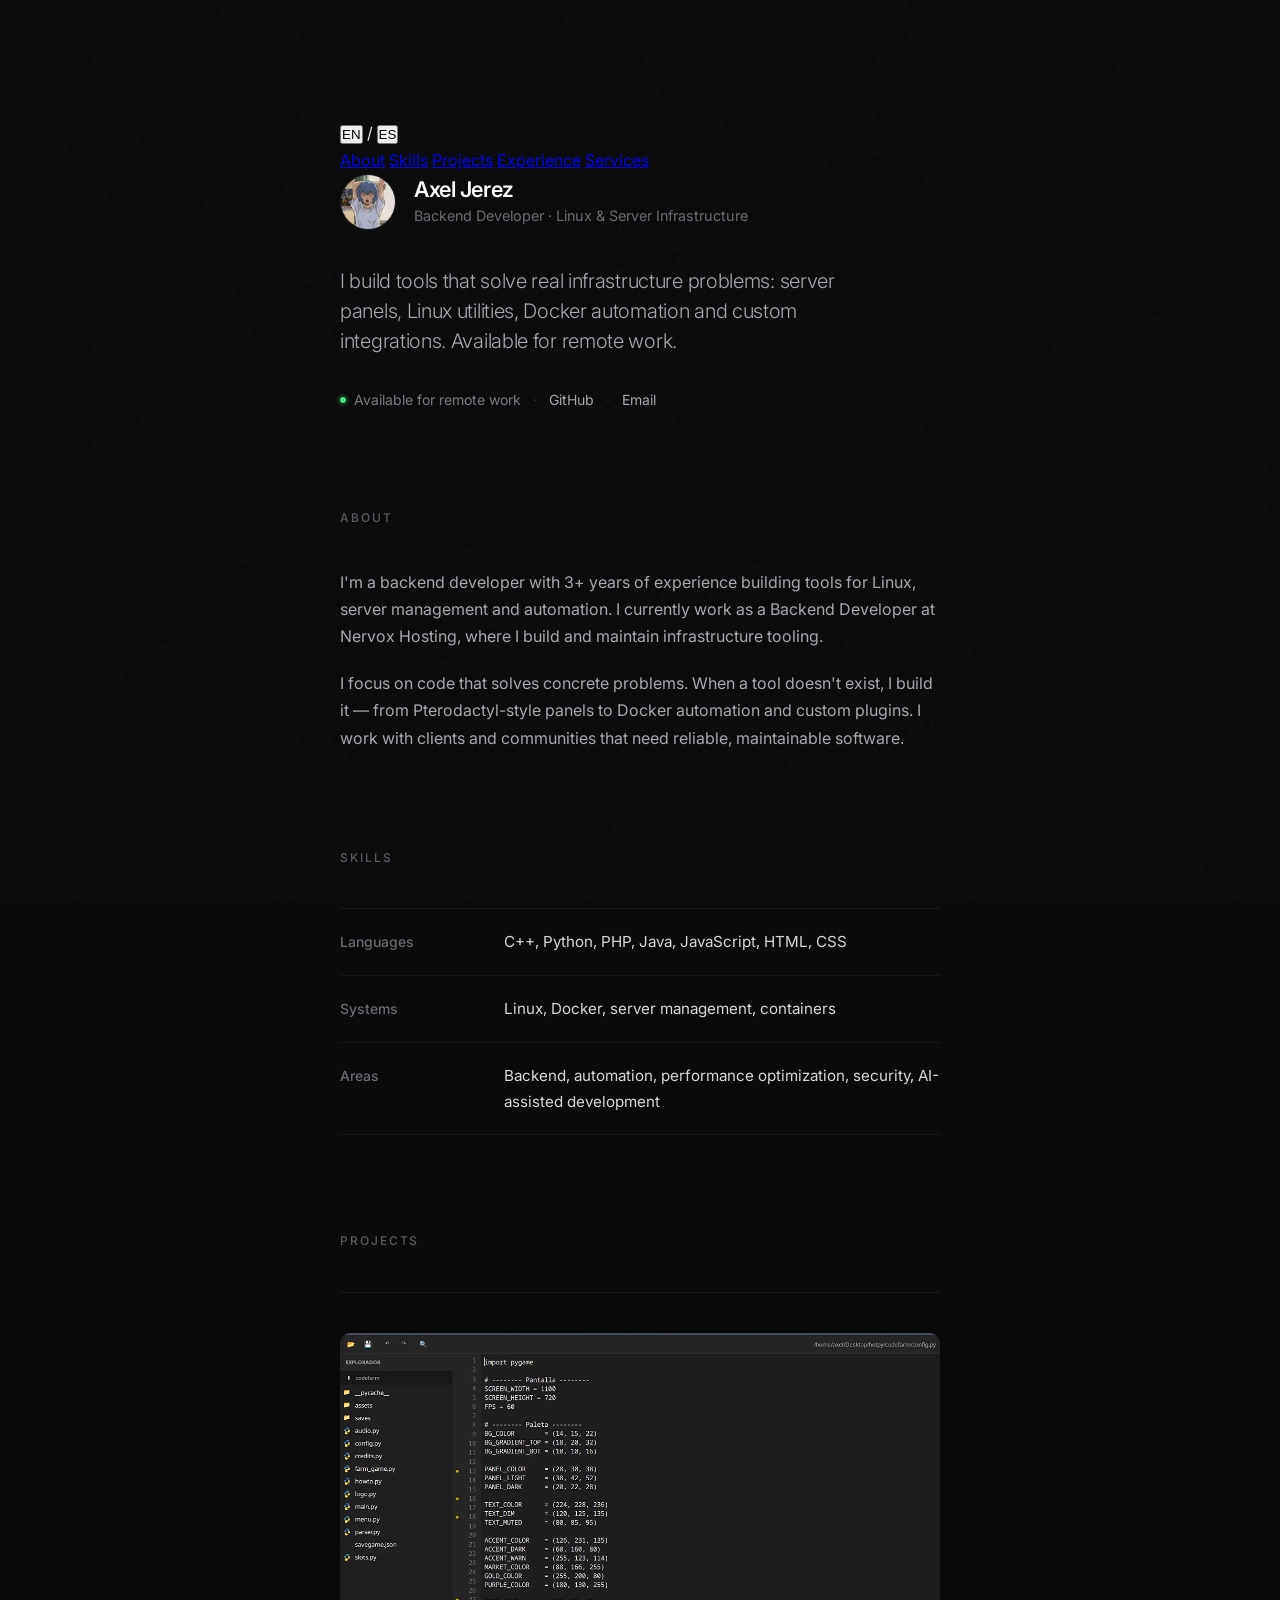
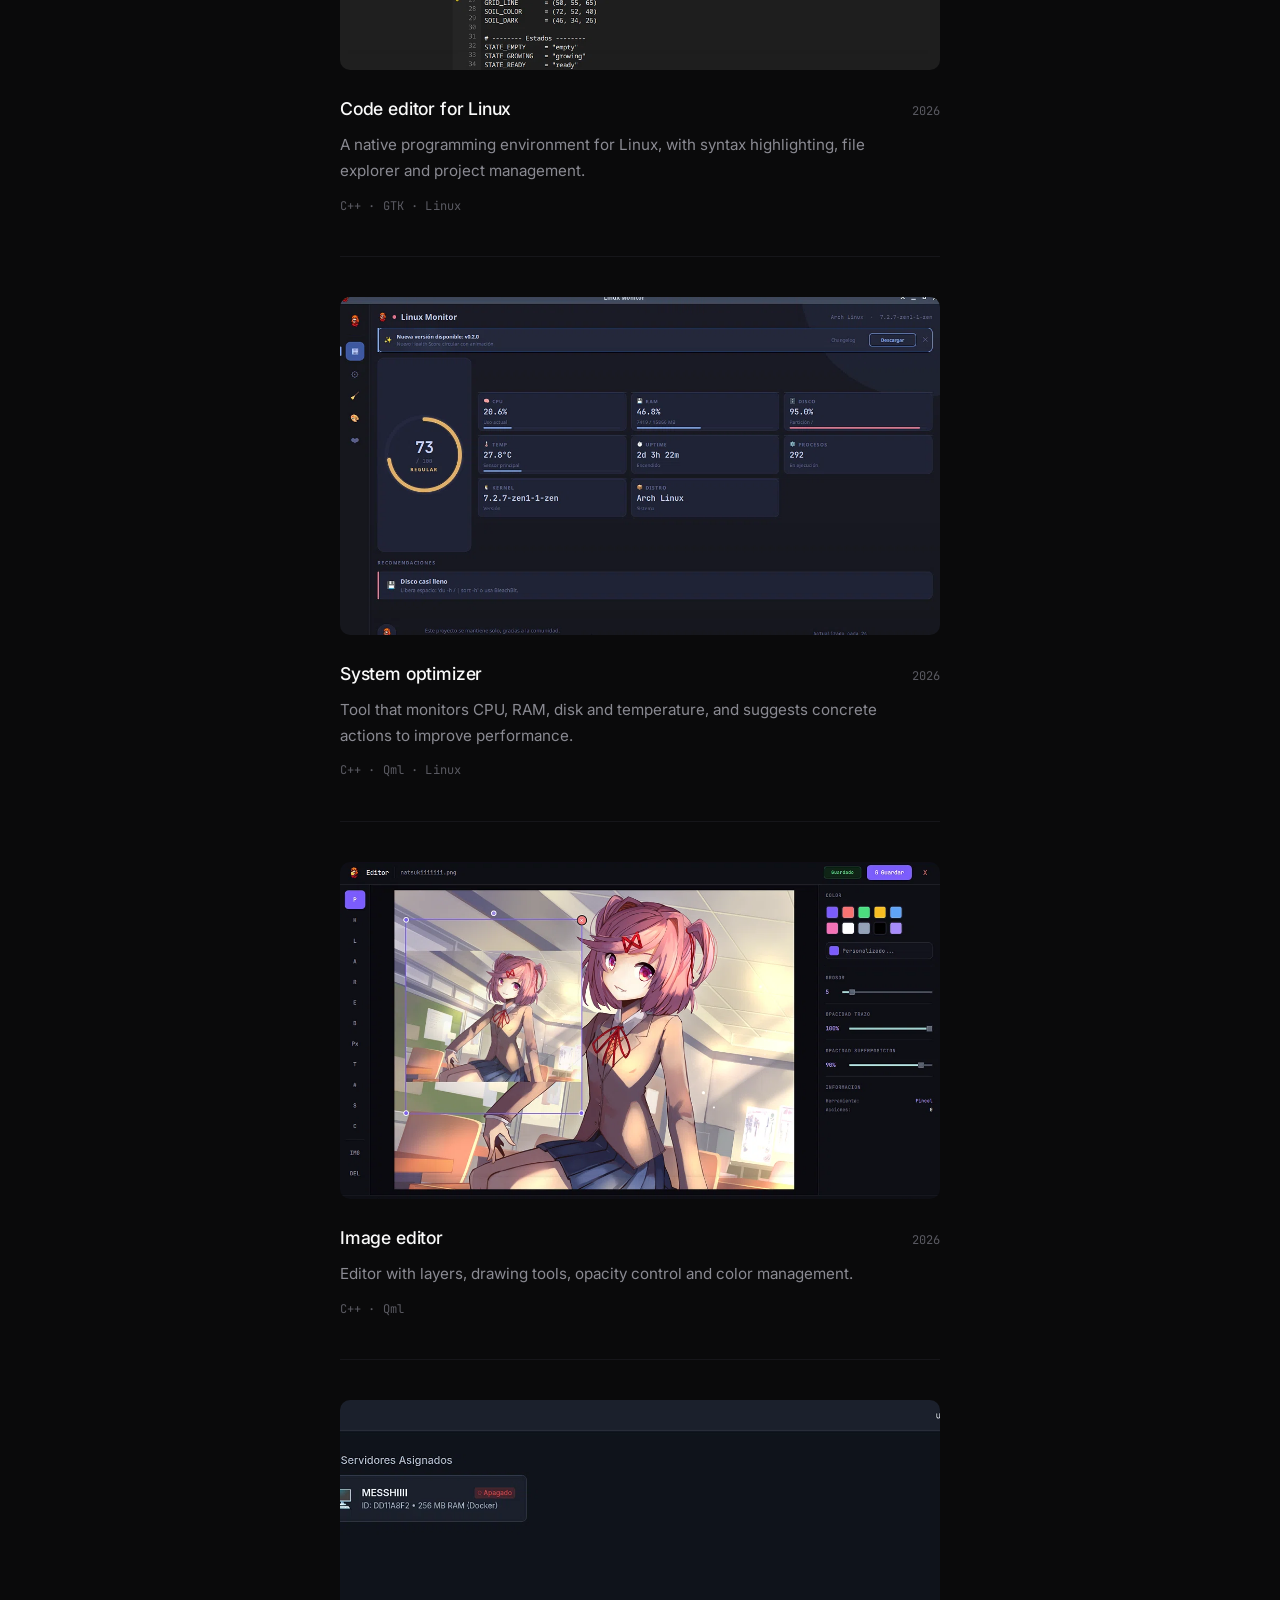
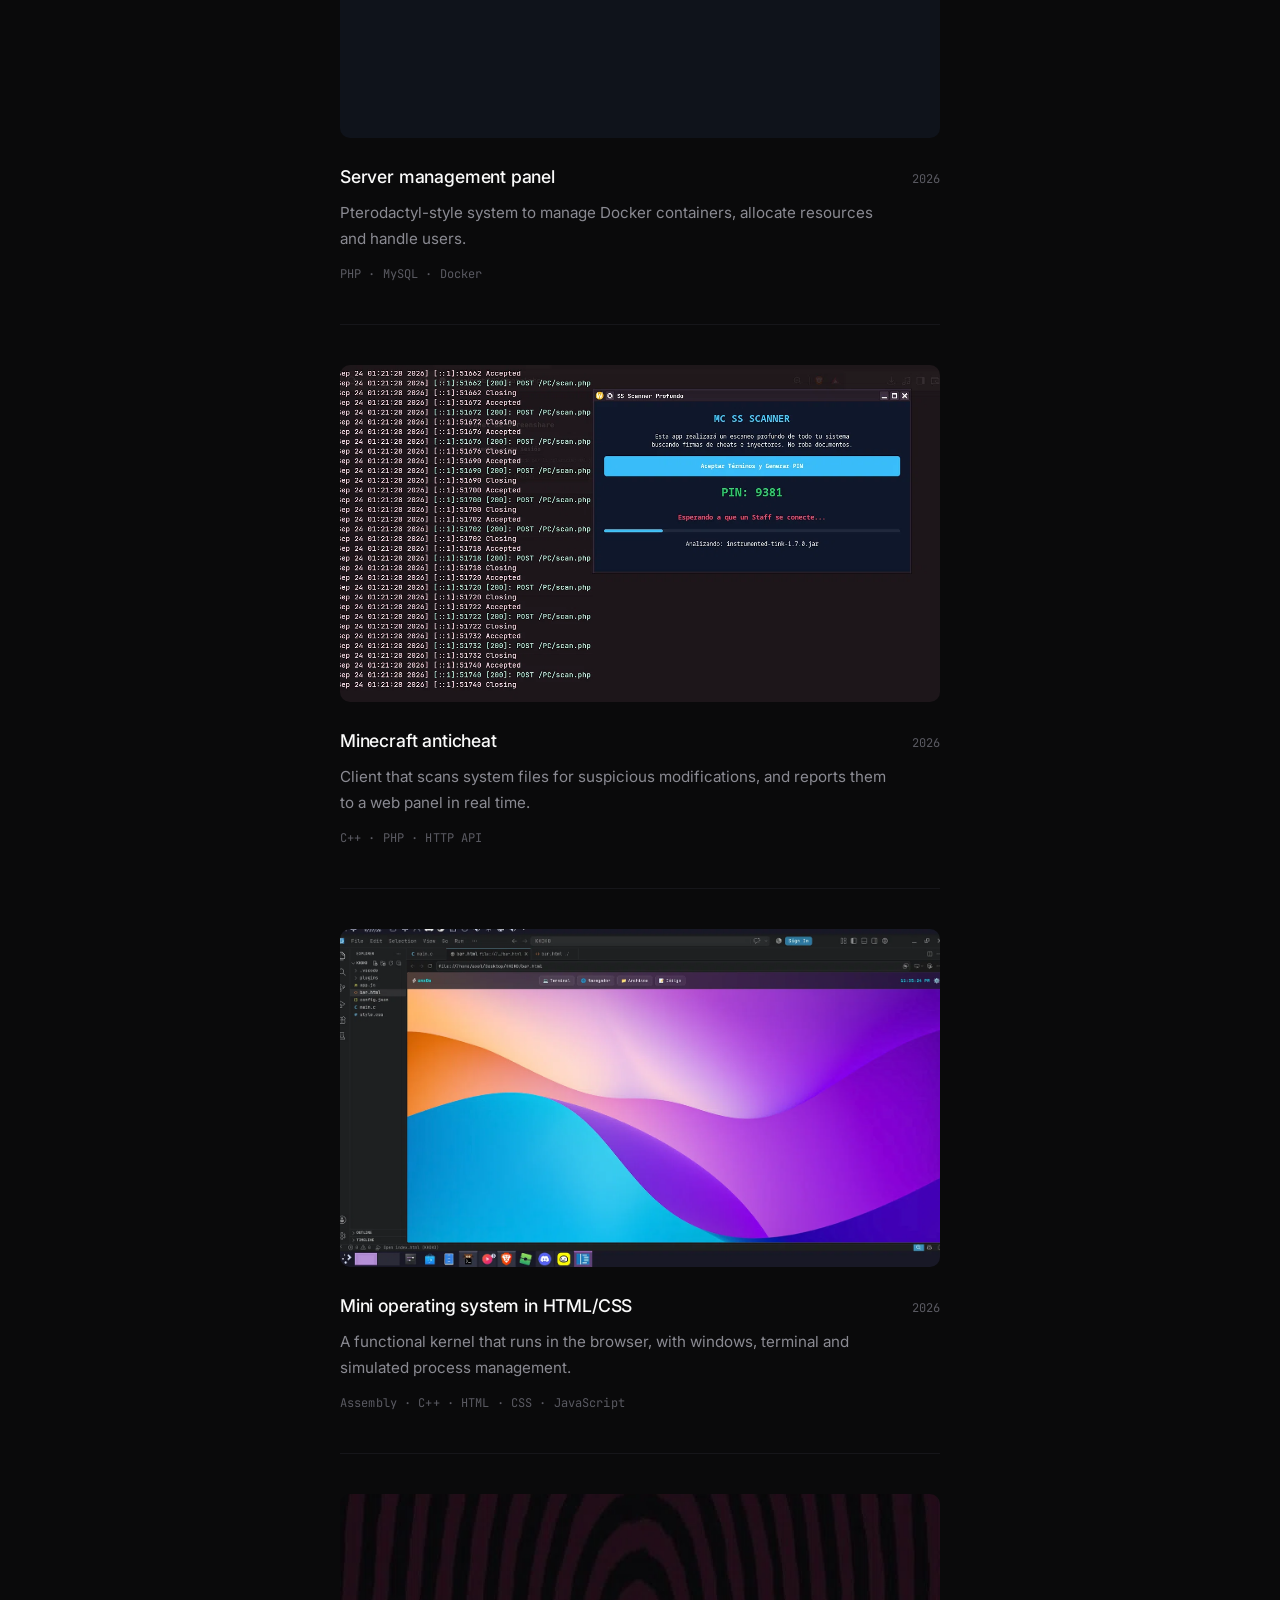
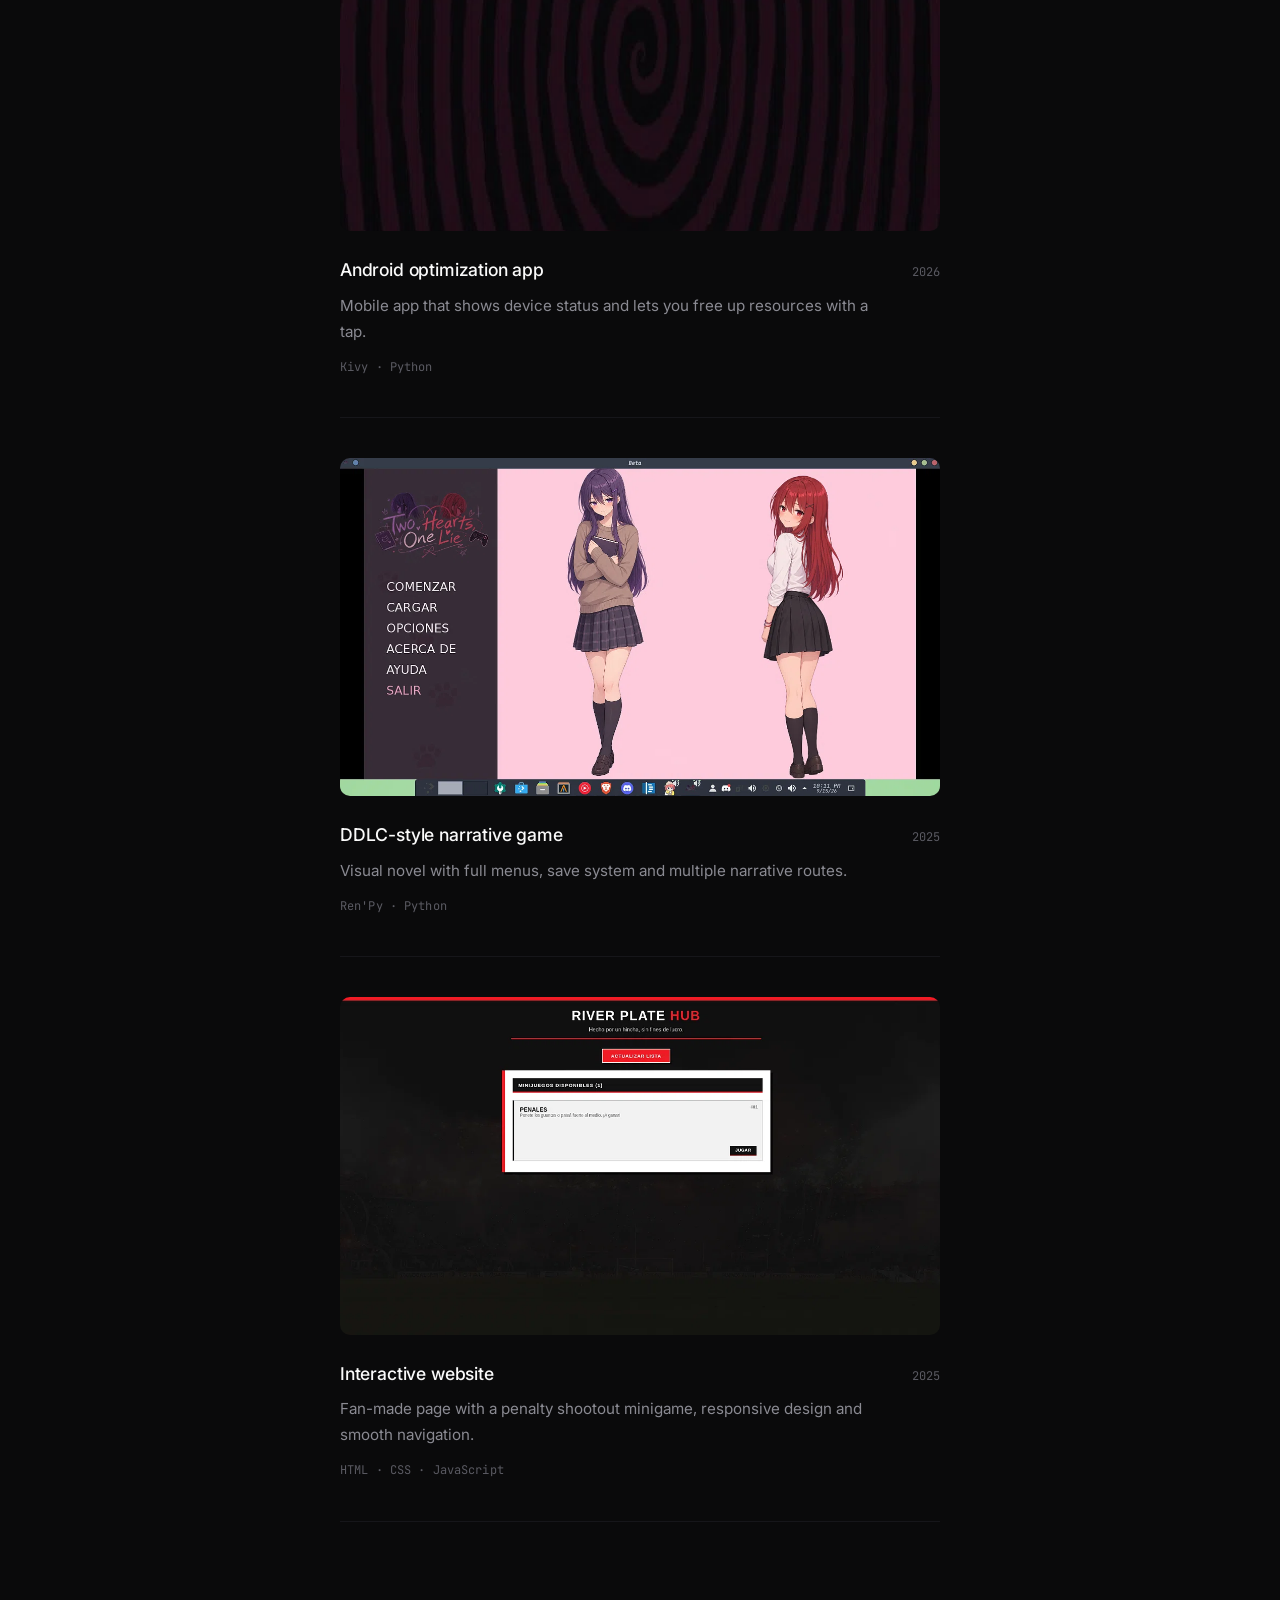
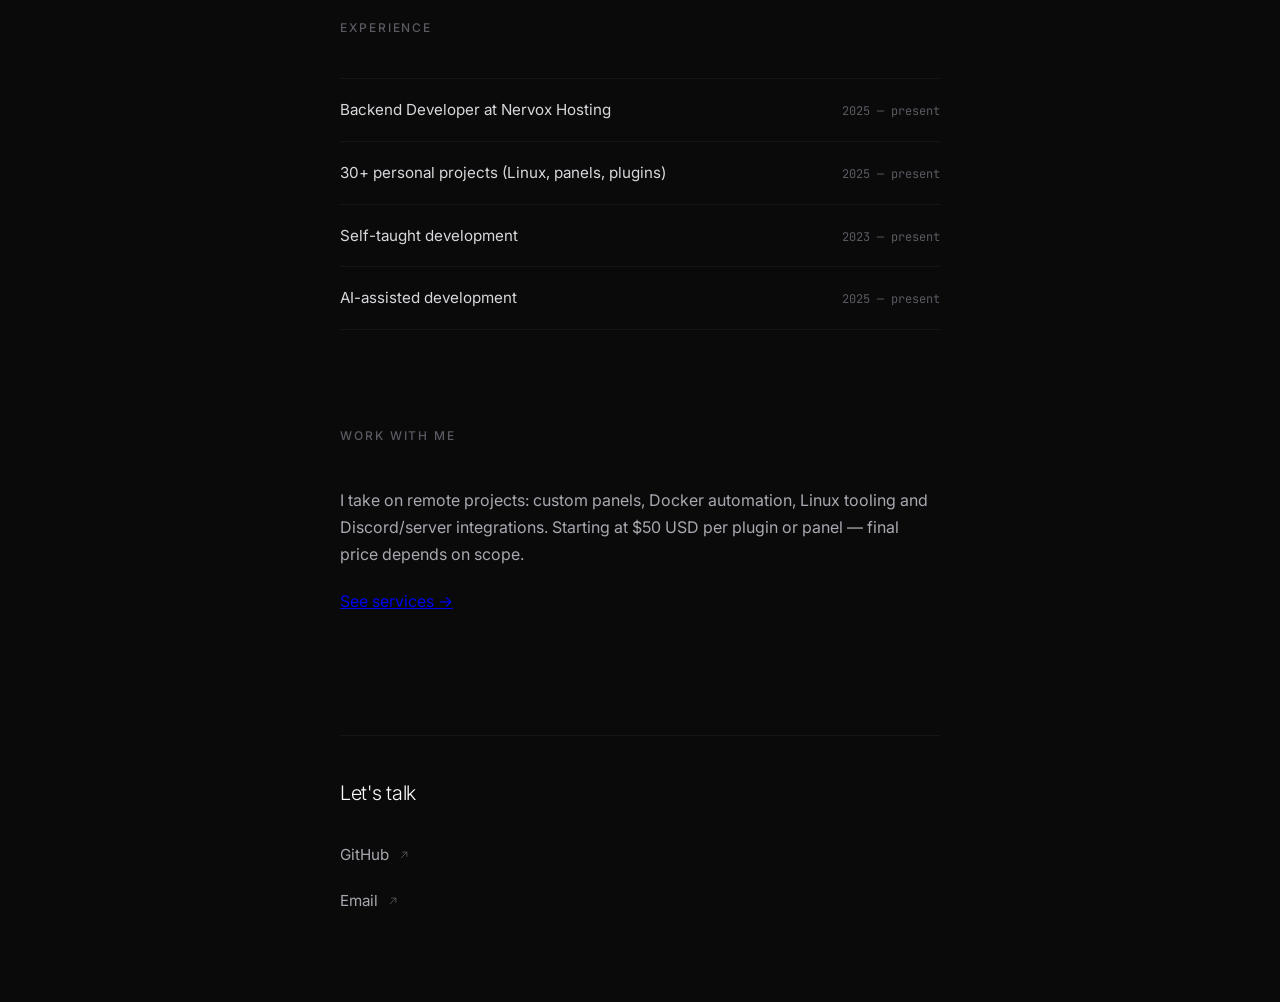
==== commit 738aea03: "Update index.html update; EN/ES & services.html" ====
--- a/index.html
+++ b/index.html
@@ -3,7 +3,7 @@
 <head>
   <meta charset="UTF-8">
   <meta name="viewport" content="width=device-width, initial-scale=1.0">
-  <title>Axel — Developer</title>
+  <title>Axel Jerez — Backend Developer</title>
   <link rel="preconnect" href="https://fonts.googleapis.com">
   <link rel="preconnect" href="https://fonts.gstatic.com" crossorigin>
   <link href="https://fonts.googleapis.com/css2?family=Inter:wght@300;400;500;600;700&family=JetBrains+Mono:wght@400;500&display=swap" rel="stylesheet">
@@ -15,25 +15,40 @@
 
   <main class="page">
 
-    <!-- ===== HEADER ===== -->
+    <nav class="topbar reveal">
+      <div class="lang-switch">
+        <button class="lang-btn active" data-lang="en">EN</button>
+        <span class="lang-sep">/</span>
+        <button class="lang-btn" data-lang="es">ES</button>
+      </div>
+      <div class="nav-links">
+        <a href="#about" data-en="About" data-es="Sobre mí">About</a>
+        <a href="#skills" data-en="Skills" data-es="Habilidades">Skills</a>
+        <a href="#projects" data-en="Projects" data-es="Proyectos">Projects</a>
+        <a href="#experience" data-en="Experience" data-es="Experiencia">Experience</a>
+        <a href="services.html" class="nav-cta" data-en="Services" data-es="Servicios">Services</a>
+      </div>
+    </nav>
+
     <header class="header reveal">
       <div class="profile">
         <img src="img/perfil.jpg" alt="Profile picture" class="avatar">
         <div class="profile-info">
-          <h1>Axel</h1>
-          <p class="role">Self-taught developer</p>
-        </div>
-      </div>
-
-      <p class="tagline">
-        Three years writing code, building tools and solving problems.
-        From Linux utilities to server panels.
+          <h1>Axel Jerez</h1>
+          <p class="role" data-en="Backend Developer · Linux &amp; Server Infrastructure" data-es="Desarrollador Backend · Linux e Infraestructura de Servidores">
+            Backend Developer · Linux &amp; Server Infrastructure
+          </p>
+        </div>
+      </div>
+
+      <p class="tagline" data-en="I build tools that solve real infrastructure problems: server panels, Linux utilities, Docker automation and custom integrations. Available for remote work." data-es="Construyo herramientas que resuelven problemas reales de infraestructura: paneles de servidores, utilidades para Linux, automatización con Docker e integraciones a medida. Disponible para trabajo remoto.">
+        I build tools that solve real infrastructure problems: server panels, Linux utilities, Docker automation and custom integrations. Available for remote work.
       </p>
 
       <div class="meta">
         <span class="status">
           <span class="dot"></span>
-          Available for projects
+          <span data-en="Available for remote work" data-es="Disponible para trabajo remoto">Available for remote work</span>
         </span>
         <span class="sep">·</span>
         <a href="https://github.com/itszencs" target="_blank">GitHub</a>
@@ -42,57 +57,50 @@
       </div>
     </header>
 
-    <!-- ===== ABOUT ===== -->
-    <section class="section reveal">
-      <h2>About</h2>
-      <div class="content">
-        <p>
-          I started programming at twelve, more out of curiosity than anything
-          else. What began as a game turned into a habit, and the habit turned
-          into a way of working.
-        </p>
-        <p>
-          I'm interested in code that solves real problems. I'd rather
-          understand how something works inside before using it, and when a
-          tool doesn't exist, I build it.
-        </p>
-      </div>
-    </section>
-
-    <!-- ===== SKILLS ===== -->
-    <section class="section reveal">
-      <h2>Skills</h2>
+    <section class="section reveal" id="about">
+      <h2 data-en="About" data-es="Sobre mí">About</h2>
+      <div class="content">
+        <p data-en="I'm a backend developer with 3+ years of experience building tools for Linux, server management and automation. I currently work as a Backend Developer at Nervox Hosting, where I build and maintain infrastructure tooling." data-es="Soy desarrollador backend con más de 3 años de experiencia construyendo herramientas para Linux, gestión de servidores y automatización. Actualmente trabajo como Backend Developer en Nervox Hosting, donde construyo y mantengo herramientas de infraestructura.">
+          I'm a backend developer with 3+ years of experience building tools for Linux, server management and automation. I currently work as a Backend Developer at Nervox Hosting, where I build and maintain infrastructure tooling.
+        </p>
+        <p data-en="I focus on code that solves concrete problems. When a tool doesn't exist, I build it — from Pterodactyl-style panels to Docker automation and custom plugins. I work with clients and communities that need reliable, maintainable software." data-es="Me enfoco en código que resuelve problemas concretos. Cuando una herramienta no existe, la construyo: desde paneles estilo Pterodactyl hasta automatización con Docker y plugins a medida. Trabajo con clientes y comunidades que necesitan software confiable y mantenible.">
+          I focus on code that solves concrete problems. When a tool doesn't exist, I build it — from Pterodactyl-style panels to Docker automation and custom plugins. I work with clients and communities that need reliable, maintainable software.
+        </p>
+      </div>
+    </section>
+
+    <section class="section reveal" id="skills">
+      <h2 data-en="Skills" data-es="Habilidades">Skills</h2>
       <div class="content">
         <dl class="skills">
           <div class="skill-row">
-            <dt>Languages</dt>
+            <dt data-en="Languages" data-es="Lenguajes">Languages</dt>
             <dd>C++, Python, PHP, Java, JavaScript, HTML, CSS</dd>
           </div>
           <div class="skill-row">
-            <dt>Systems</dt>
-            <dd>Linux, Docker, server management, containers</dd>
+            <dt data-en="Systems" data-es="Sistemas">Systems</dt>
+            <dd data-en="Linux, Docker, server management, containers" data-es="Linux, Docker, gestión de servidores, contenedores">Linux, Docker, server management, containers</dd>
           </div>
           <div class="skill-row">
-            <dt>Areas</dt>
-            <dd>Backend, automation, performance optimization, security, AI-assisted development</dd>
+            <dt data-en="Areas" data-es="Áreas">Areas</dt>
+            <dd data-en="Backend, automation, performance optimization, security, AI-assisted development" data-es="Backend, automatización, optimización de rendimiento, seguridad, desarrollo asistido por IA">Backend, automation, performance optimization, security, AI-assisted development</dd>
           </div>
         </dl>
       </div>
     </section>
 
-    <!-- ===== PROJECTS ===== -->
-    <section class="section">
-      <h2 class="reveal">Projects</h2>
+    <section class="section" id="projects">
+      <h2 class="reveal" data-en="Projects" data-es="Proyectos">Projects</h2>
 
       <article class="project reveal">
         <div class="project-img-wrap">
           <img src="img/editor-codigo.jpg" alt="Code editor" class="project-img">
         </div>
         <div class="project-meta">
-          <h3>Code editor for Linux</h3>
-          <span class="year">2026</span>
-        </div>
-        <p>A native programming environment for Linux, with syntax highlighting, file explorer and project management.</p>
+          <h3 data-en="Code editor for Linux" data-es="Editor de código para Linux">Code editor for Linux</h3>
+          <span class="year">2026</span>
+        </div>
+        <p data-en="A native programming environment for Linux, with syntax highlighting, file explorer and project management." data-es="Entorno de programación nativo para Linux, con resaltado de sintaxis, explorador de archivos y gestión de proyectos.">A native programming environment for Linux, with syntax highlighting, file explorer and project management.</p>
         <p class="tech">C++ · GTK · Linux</p>
       </article>
 
@@ -101,10 +109,10 @@
           <img src="img/optimizador.jpg" alt="System optimizer" class="project-img">
         </div>
         <div class="project-meta">
-          <h3>System optimizer</h3>
-          <span class="year">2026</span>
-        </div>
-        <p>Tool that monitors CPU, RAM, disk and temperature, and suggests concrete actions to improve performance.</p>
+          <h3 data-en="System optimizer" data-es="Optimizador de sistema">System optimizer</h3>
+          <span class="year">2026</span>
+        </div>
+        <p data-en="Tool that monitors CPU, RAM, disk and temperature, and suggests concrete actions to improve performance." data-es="Herramienta que monitorea CPU, RAM, disco y temperatura, y sugiere acciones concretas para mejorar el rendimiento.">Tool that monitors CPU, RAM, disk and temperature, and suggests concrete actions to improve performance.</p>
         <p class="tech">C++ · Qml · Linux</p>
       </article>
 
@@ -113,10 +121,10 @@
           <img src="img/editor-imagenes.jpg" alt="Image editor" class="project-img">
         </div>
         <div class="project-meta">
-          <h3>Image editor</h3>
-          <span class="year">2026</span>
-        </div>
-        <p>Editor with layers, drawing tools, opacity control and color management.</p>
+          <h3 data-en="Image editor" data-es="Editor de imágenes">Image editor</h3>
+          <span class="year">2026</span>
+        </div>
+        <p data-en="Editor with layers, drawing tools, opacity control and color management." data-es="Editor con capas, herramientas de dibujo, control de opacidad y gestión de color.">Editor with layers, drawing tools, opacity control and color management.</p>
         <p class="tech">C++ · Qml</p>
       </article>
 
@@ -125,10 +133,10 @@
           <img src="img/panel-servidores.jpg" alt="Server panel" class="project-img">
         </div>
         <div class="project-meta">
-          <h3>Server management panel</h3>
-          <span class="year">2026</span>
-        </div>
-        <p>Pterodactyl-style system to manage Docker containers, allocate resources and handle users.</p>
+          <h3 data-en="Server management panel" data-es="Panel de gestión de servidores">Server management panel</h3>
+          <span class="year">2026</span>
+        </div>
+        <p data-en="Pterodactyl-style system to manage Docker containers, allocate resources and handle users." data-es="Sistema estilo Pterodactyl para gestionar contenedores Docker, asignar recursos y administrar usuarios.">Pterodactyl-style system to manage Docker containers, allocate resources and handle users.</p>
         <p class="tech">PHP · MySQL · Docker</p>
       </article>
 
@@ -137,10 +145,10 @@
           <img src="img/anticheat.jpg" alt="Minecraft anticheat" class="project-img">
         </div>
         <div class="project-meta">
-          <h3>Minecraft anticheat</h3>
-          <span class="year">2026</span>
-        </div>
-        <p>Client that scans system files for suspicious modifications, and reports them to a web panel in real time.</p>
+          <h3 data-en="Minecraft anticheat" data-es="Anticheat para Minecraft">Minecraft anticheat</h3>
+          <span class="year">2026</span>
+        </div>
+        <p data-en="Client that scans system files for suspicious modifications, and reports them to a web panel in real time." data-es="Cliente que escanea archivos del sistema en busca de modificaciones sospechosas y las reporta a un panel web en tiempo real.">Client that scans system files for suspicious modifications, and reports them to a web panel in real time.</p>
         <p class="tech">C++ · PHP · HTTP API</p>
       </article>
 
@@ -149,10 +157,10 @@
           <img src="img/mini-os.jpg" alt="Mini operating system" class="project-img">
         </div>
         <div class="project-meta">
-          <h3>Mini operating system in HTML/CSS</h3>
-          <span class="year">2026</span>
-        </div>
-        <p>A functional kernel that runs in the browser, with windows, terminal and simulated process management.</p>
+          <h3 data-en="Mini operating system in HTML/CSS" data-es="Mini sistema operativo en HTML/CSS">Mini operating system in HTML/CSS</h3>
+          <span class="year">2026</span>
+        </div>
+        <p data-en="A functional kernel that runs in the browser, with windows, terminal and simulated process management." data-es="Un kernel funcional que corre en el navegador, con ventanas, terminal y gestión simulada de procesos.">A functional kernel that runs in the browser, with windows, terminal and simulated process management.</p>
         <p class="tech">Assembly · C++ · HTML · CSS · JavaScript</p>
       </article>
 
@@ -161,10 +169,10 @@
           <img src="img/optimizador-android.jpg" alt="Android optimizer" class="project-img">
         </div>
         <div class="project-meta">
-          <h3>Android optimization app</h3>
-          <span class="year">2026</span>
-        </div>
-        <p>Mobile app that shows device status and lets you free up resources with a tap.</p>
+          <h3 data-en="Android optimization app" data-es="App de optimización para Android">Android optimization app</h3>
+          <span class="year">2026</span>
+        </div>
+        <p data-en="Mobile app that shows device status and lets you free up resources with a tap." data-es="App móvil que muestra el estado del dispositivo y permite liberar recursos con un toque.">Mobile app that shows device status and lets you free up resources with a tap.</p>
         <p class="tech">Kivy · Python</p>
       </article>
 
@@ -173,10 +181,10 @@
           <img src="img/juego-ddlc.jpg" alt="Narrative game" class="project-img">
         </div>
         <div class="project-meta">
-          <h3>DDLC-style narrative game</h3>
+          <h3 data-en="DDLC-style narrative game" data-es="Juego narrativo estilo DDLC">DDLC-style narrative game</h3>
           <span class="year">2025</span>
         </div>
-        <p>Visual novel with full menus, save system and multiple narrative routes.</p>
+        <p data-en="Visual novel with full menus, save system and multiple narrative routes." data-es="Novela visual con menús completos, sistema de guardado y múltiples rutas narrativas.">Visual novel with full menus, save system and multiple narrative routes.</p>
         <p class="tech">Ren'Py · Python</p>
       </article>
 
@@ -185,43 +193,53 @@
           <img src="img/river-hub.jpg" alt="Interactive website" class="project-img">
         </div>
         <div class="project-meta">
-          <h3>Interactive website</h3>
+          <h3 data-en="Interactive website" data-es="Sitio web interactivo">Interactive website</h3>
           <span class="year">2025</span>
         </div>
-        <p>Fan-made page with a penalty shootout minigame, responsive design and smooth navigation.</p>
+        <p data-en="Fan-made page with a penalty shootout minigame, responsive design and smooth navigation." data-es="Página hecha por un fan con un minijuego de penales, diseño responsive y navegación fluida.">Fan-made page with a penalty shootout minigame, responsive design and smooth navigation.</p>
         <p class="tech">HTML · CSS · JavaScript</p>
       </article>
 
     </section>
 
-    <!-- ===== EXPERIENCE ===== -->
-    <section class="section reveal">
-      <h2>Experience</h2>
+    <section class="section reveal" id="experience">
+      <h2 data-en="Experience" data-es="Experiencia">Experience</h2>
       <div class="content">
         <dl class="experience">
           <div class="exp-row">
-            <dt>Self-taught development</dt>
+            <dt data-en="Backend Developer at Nervox Hosting" data-es="Backend Developer en Nervox Hosting">Backend Developer at Nervox Hosting</dt>
+            <dd>2025 — present</dd>
+          </div>
+          <div class="exp-row">
+            <dt data-en="30+ personal projects (Linux, panels, plugins)" data-es="30+ proyectos personales (Linux, paneles, plugins)">30+ personal projects (Linux, panels, plugins)</dt>
+            <dd>2025 — present</dd>
+          </div>
+          <div class="exp-row">
+            <dt data-en="Self-taught development" data-es="Desarrollo autodidacta">Self-taught development</dt>
             <dd>2023 — present</dd>
           </div>
           <div class="exp-row">
-            <dt>30+ personal projects</dt>
+            <dt data-en="AI-assisted development" data-es="Desarrollo asistido por IA">AI-assisted development</dt>
             <dd>2025 — present</dd>
           </div>
-          <div class="exp-row">
-            <dt>Backend Developer at Nervox Hosting</dt>
-            <dd>2025 — present</dd>
-          </div>
-          <div class="exp-row">
-            <dt>AI-assisted development</dt>
-            <dd>2025 — present</dd>
-          </div>
         </dl>
       </div>
     </section>
 
-    <!-- ===== FOOTER ===== -->
+    <section class="section reveal" id="cta">
+      <h2 data-en="Work with me" data-es="Trabajá conmigo">Work with me</h2>
+      <div class="content">
+        <p data-en="I take on remote projects: custom panels, Docker automation, Linux tooling and Discord/server integrations. Starting at $50 USD per plugin or panel — final price depends on scope." data-es="Acepto proyectos remotos: paneles a medida, automatización con Docker, herramientas para Linux e integraciones para Discord/servidores. Desde $50 USD por plugin o panel — el precio final depende del alcance.">
+          I take on remote projects: custom panels, Docker automation, Linux tooling and Discord/server integrations. Starting at $50 USD per plugin or panel — final price depends on scope.
+        </p>
+        <p>
+          <a href="services.html" class="btn" data-en="See services →" data-es="Ver servicios →">See services →</a>
+        </p>
+      </div>
+    </section>
+
     <footer class="footer reveal">
-      <p class="footer-text">Let's talk</p>
+      <p class="footer-text" data-en="Let's talk" data-es="Hablemos">Let's talk</p>
       <div class="footer-links">
         <a href="https://github.com/itszencs" target="_blank">
           GitHub
@@ -241,5 +259,32 @@
   </main>
 
   <script src="script.js"></script>
+  <script>
+    (function () {
+      const buttons = document.querySelectorAll('.lang-btn');
+      const STORAGE_KEY = 'axel-lang';
+
+      function setLang(lang) {
+        document.documentElement.lang = lang;
+        document.querySelectorAll('[data-en][data-es]').forEach(function (el) {
+          el.textContent = el.getAttribute('data-' + lang);
+        });
+        buttons.forEach(function (b) {
+          b.classList.toggle('active', b.dataset.lang === lang);
+        });
+        try { localStorage.setItem(STORAGE_KEY, lang); } catch (e) {}
+      }
+
+      buttons.forEach(function (btn) {
+        btn.addEventListener('click', function () {
+          setLang(btn.dataset.lang);
+        });
+      });
+
+      let saved = 'en';
+      try { saved = localStorage.getItem(STORAGE_KEY) || 'en'; } catch (e) {}
+      setLang(saved);
+    })();
+  </script>
 </body>
 </html>
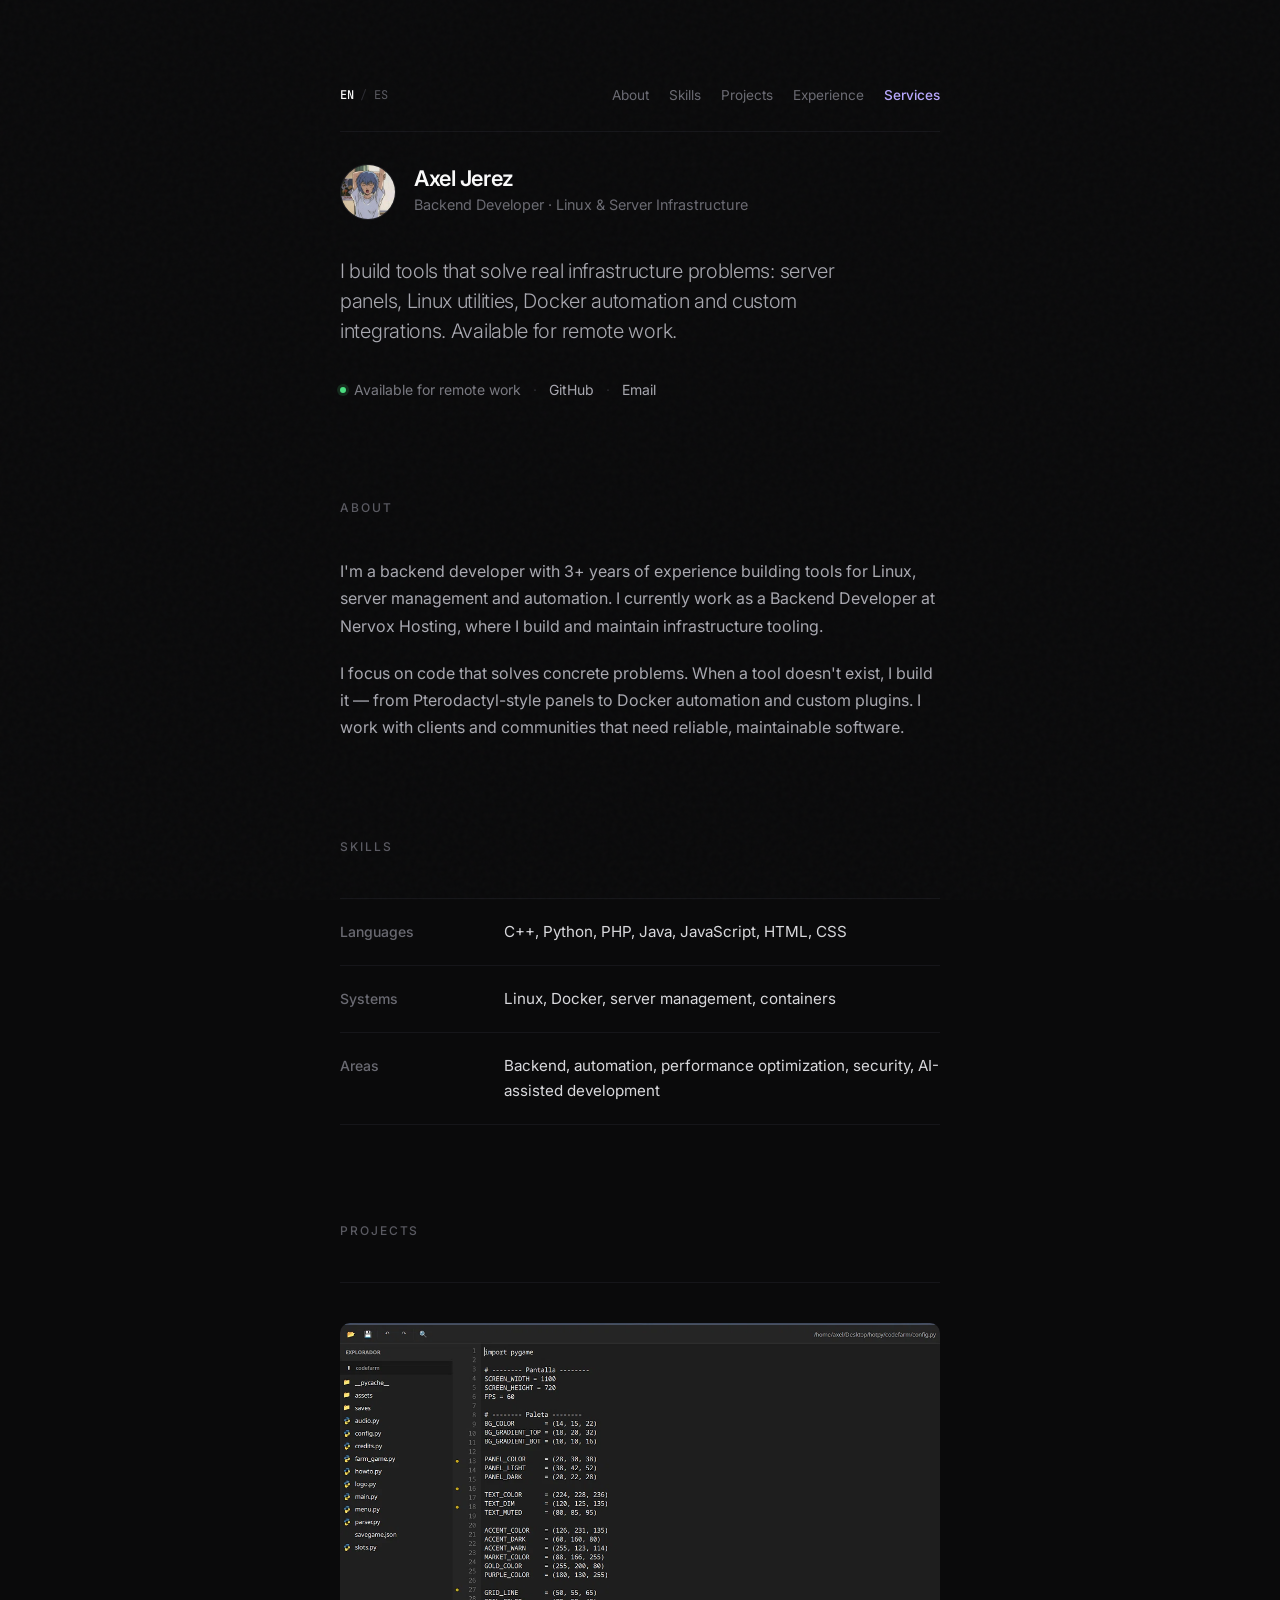
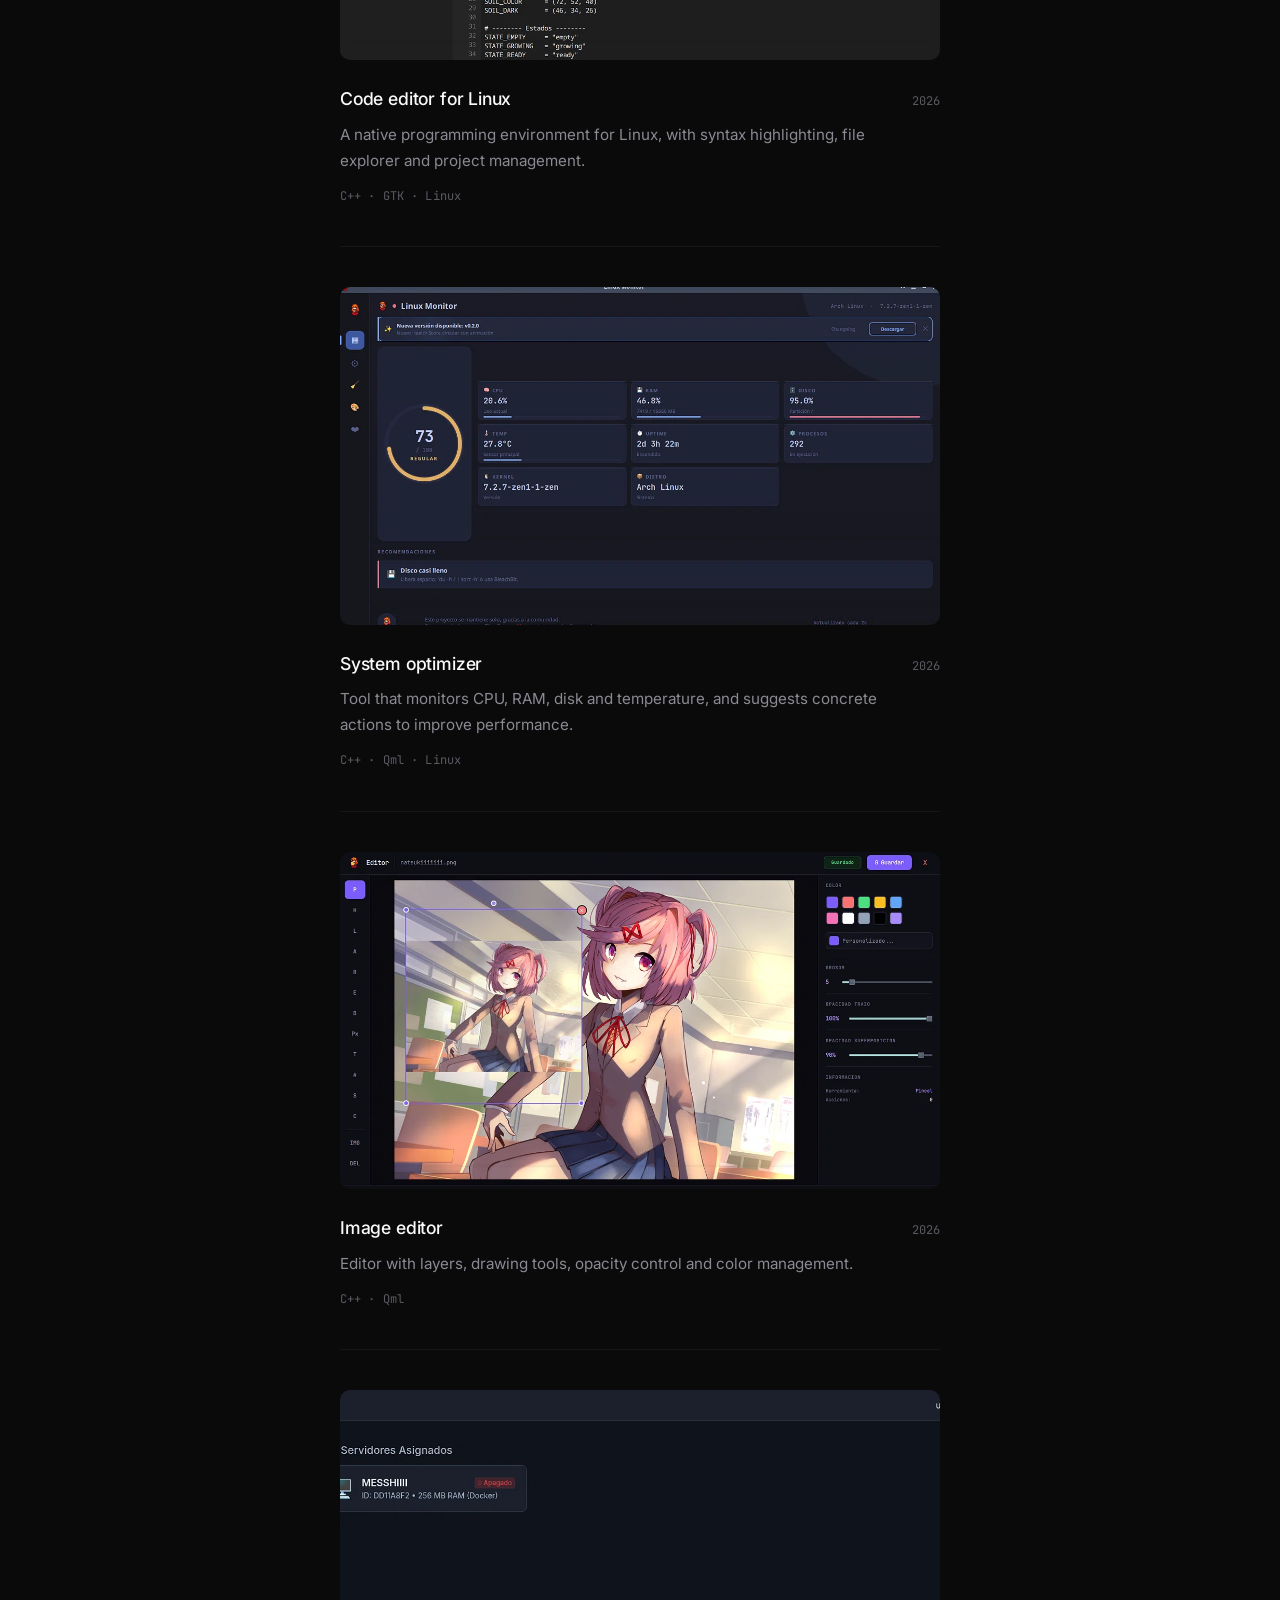
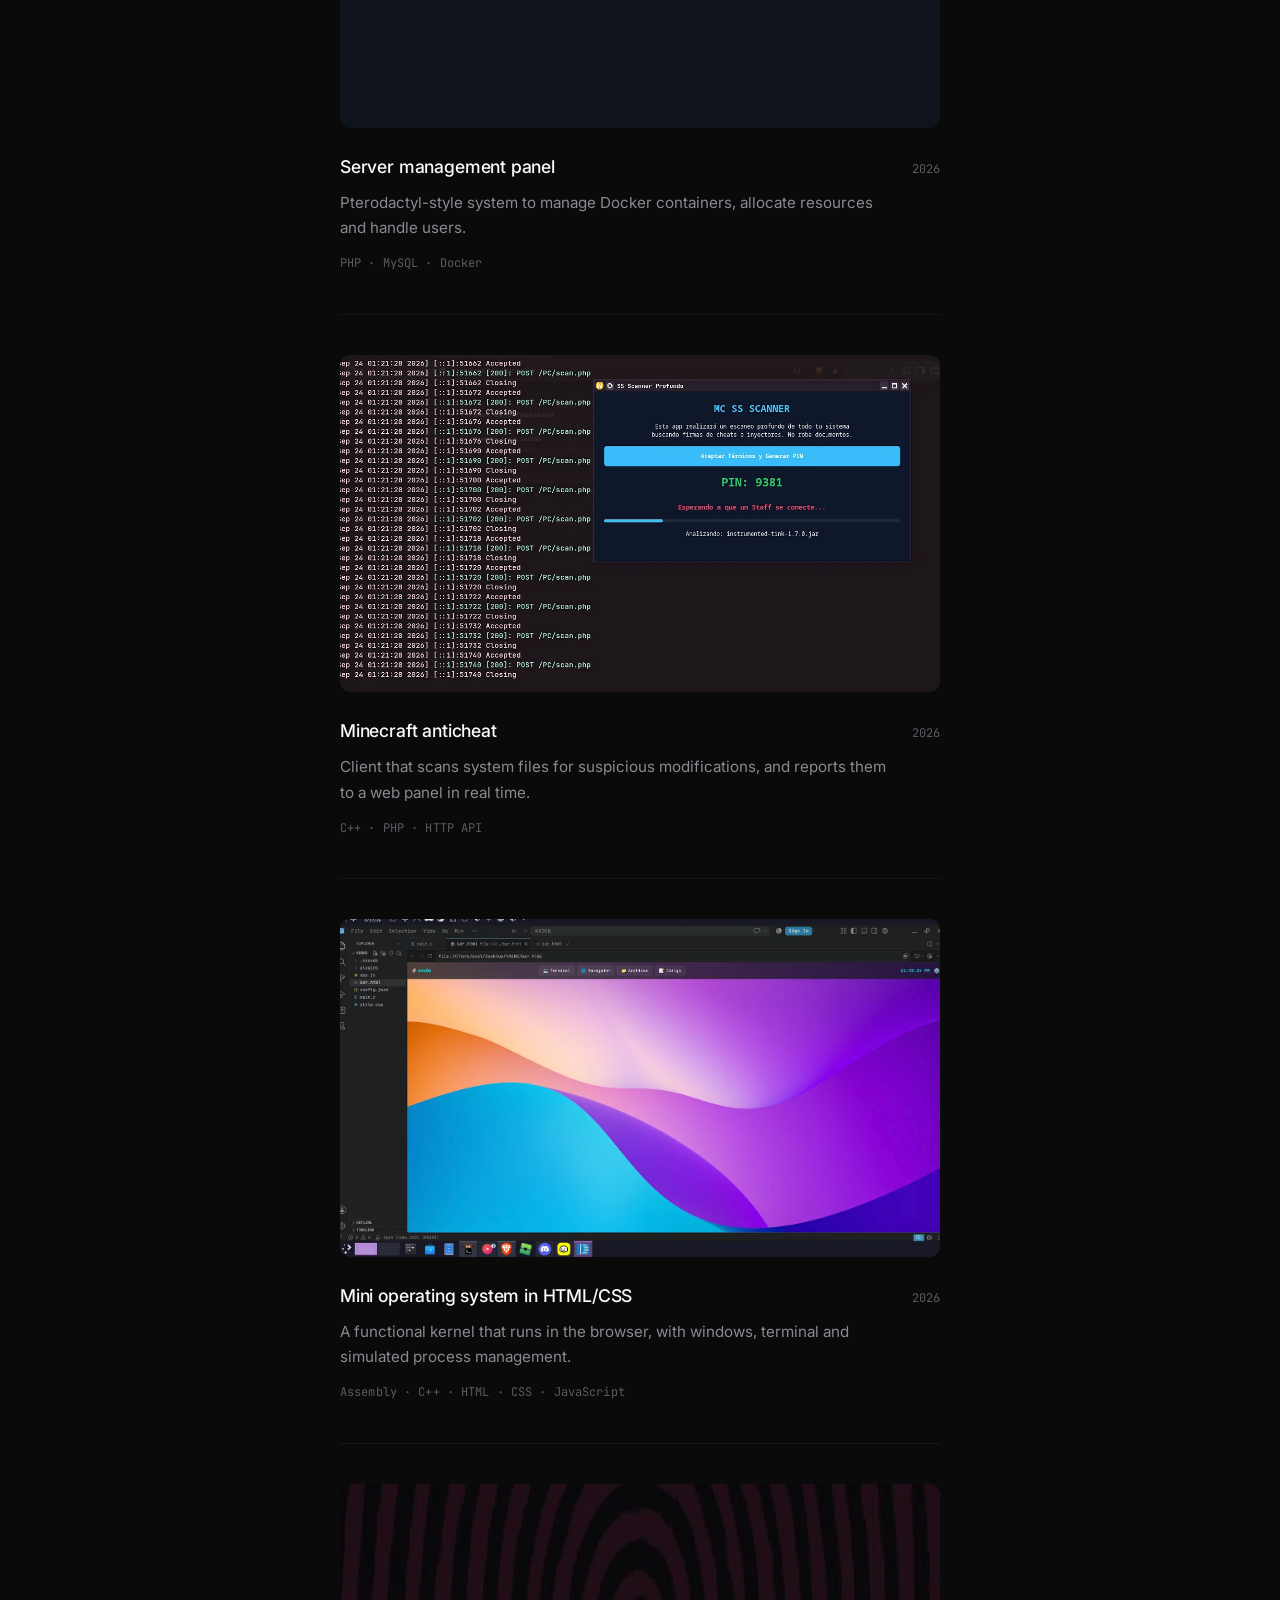
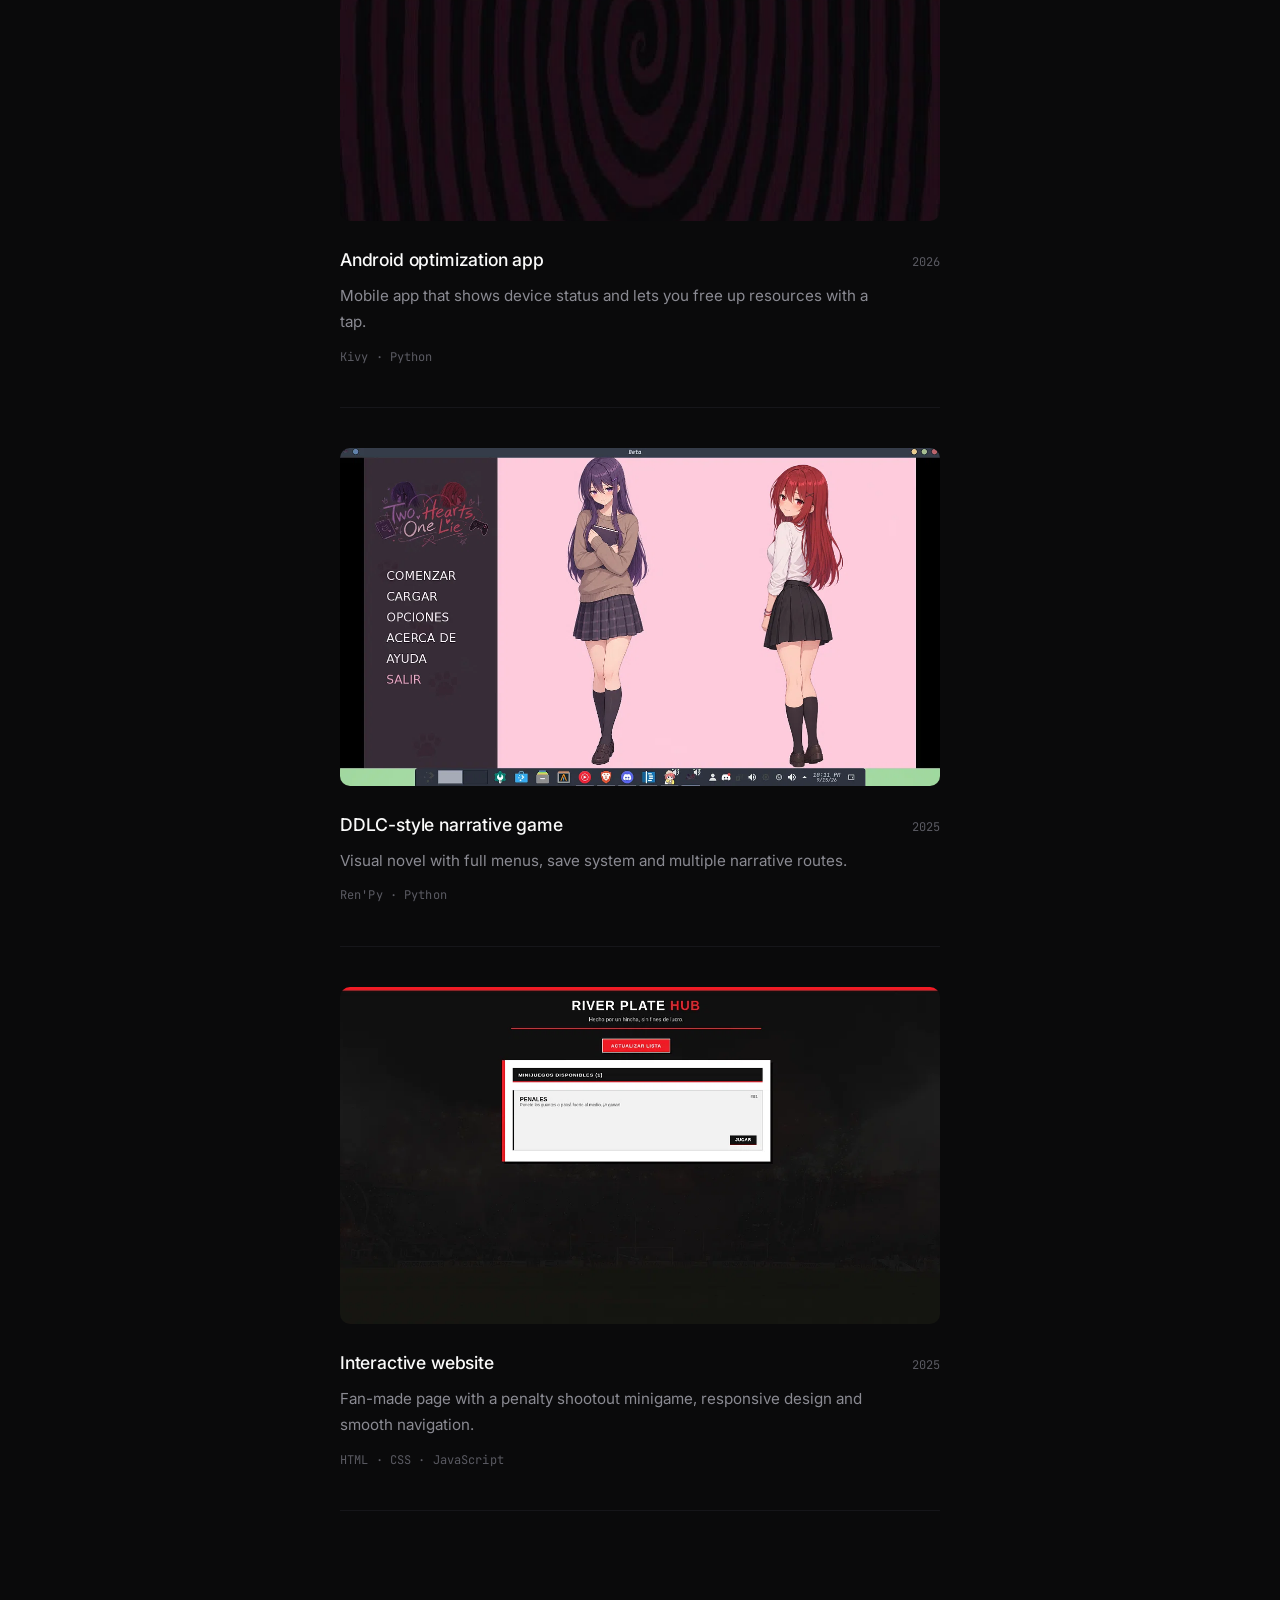
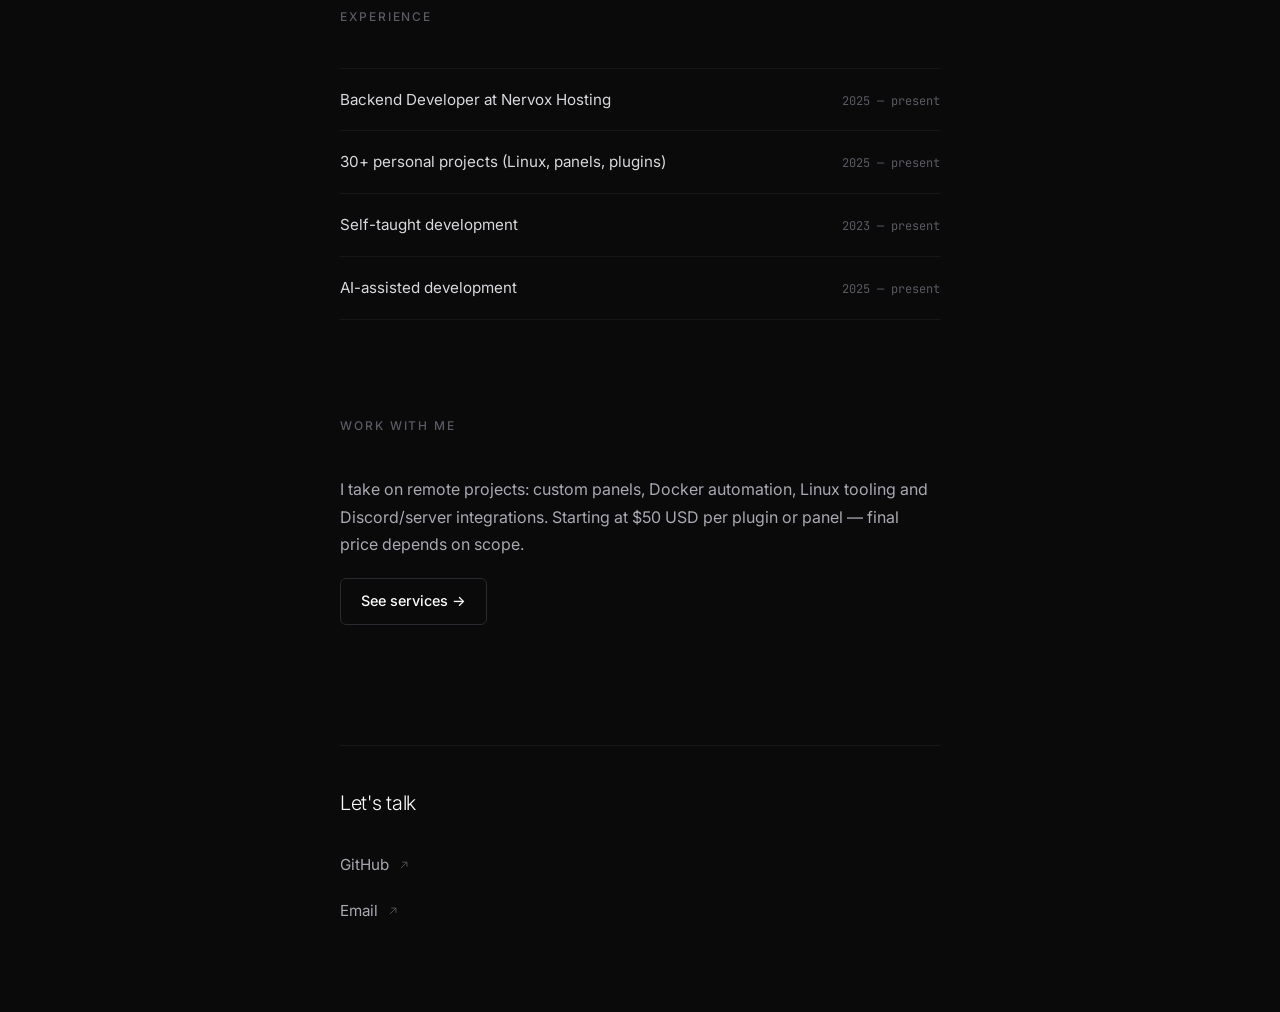
==== commit e558d612: "Update index.html" ====
--- a/index.html
+++ b/index.html
@@ -1,3 +1,5 @@
+<!-- hellloooooooooooooo, contratame porfaboooooooor -->
+
 <!DOCTYPE html>
 <html lang="en">
 <head>
@@ -9,6 +11,206 @@
   <link href="https://fonts.googleapis.com/css2?family=Inter:wght@300;400;500;600;700&family=JetBrains+Mono:wght@400;500&display=swap" rel="stylesheet">
   <link rel="stylesheet" href="styles.css">
 </head>
+  <style>
+  /* =========================================
+     TOPBAR Y NAVEGACIÓN
+     ========================================= */
+  .topbar {
+    display: flex;
+    justify-content: space-between;
+    align-items: center;
+    gap: 1rem;
+    padding: 1.5rem 0;
+    margin-bottom: 2rem;
+    border-bottom: 1px solid #16161a;
+    font-size: 0.85rem;
+    flex-wrap: wrap;
+  }
+
+  .nav-links {
+    display: flex;
+    gap: 1.25rem;
+    align-items: center;
+    flex-wrap: wrap;
+  }
+
+  .nav-links a {
+    color: #6a6a72;
+    text-decoration: none;
+    transition: color 0.2s ease;
+  }
+
+  .nav-links a:hover {
+    color: #fafafa;
+  }
+
+  .nav-cta {
+    color: #b8a8ff !important;
+    font-weight: 500;
+  }
+
+  .nav-cta:hover {
+    color: #d8ccff !important;
+  }
+
+  /* =========================================
+     SELECTOR DE IDIOMA
+     ========================================= */
+  .lang-switch {
+    display: flex;
+    gap: 0.4rem;
+    align-items: center;
+    font-family: 'JetBrains Mono', monospace;
+    font-size: 0.75rem;
+    letter-spacing: 0.05em;
+  }
+
+  .lang-btn {
+    background: none;
+    border: none;
+    cursor: pointer;
+    font: inherit;
+    color: #5a5a62;
+    padding: 0;
+    transition: color 0.2s ease;
+  }
+
+  .lang-btn:hover {
+    color: #a8a8b0;
+  }
+
+  .lang-btn.active {
+    color: #fafafa;
+    font-weight: 500;
+  }
+
+  .lang-sep {
+    color: #2a2a30;
+  }
+
+  /* =========================================
+     SERVICIOS Y BOTONES
+     ========================================= */
+  .service-card {
+    border: 1px solid #16161a;
+    border-radius: 10px;
+    padding: 1.5rem;
+    margin-bottom: 1.25rem;
+    background: #0e0e10;
+    transition: border-color 0.3s ease;
+  }
+
+  .service-card:hover {
+    border-color: #2a2a30;
+  }
+
+  .service-head {
+    display: flex;
+    justify-content: space-between;
+    align-items: baseline;
+    gap: 1rem;
+    flex-wrap: wrap;
+    margin-bottom: 0.75rem;
+  }
+
+  .service-head h3 {
+    font-size: 1.1rem;
+    font-weight: 500;
+    color: #fafafa;
+    letter-spacing: -0.01em;
+    margin: 0;
+  }
+
+  .price {
+    font-family: 'JetBrains Mono', monospace;
+    font-size: 0.75rem;
+    color: #b8a8ff;
+    white-space: nowrap;
+    background: rgba(139, 124, 246, 0.1);
+    padding: 0.2rem 0.5rem;
+    border-radius: 4px;
+  }
+
+  .service-card > p {
+    color: #8a8a92;
+    font-size: 0.95rem;
+    margin-bottom: 0.75rem;
+  }
+
+  .service-list {
+    margin: 0;
+    padding-left: 1.1rem;
+    font-size: 0.9rem;
+    color: #a8a8b0;
+  }
+
+  .service-list li {
+    margin: 0.3rem 0;
+  }
+
+  .process-list {
+    padding-left: 1.2rem;
+    color: #a8a8b0;
+  }
+
+  .process-list li {
+    margin: 0.6rem 0;
+  }
+
+  .cta-links {
+    display: flex;
+    gap: 0.8rem;
+    flex-wrap: wrap;
+    margin: 1.5rem 0 1rem;
+  }
+
+  .btn {
+    display: inline-block;
+    padding: 0.65rem 1.25rem;
+    border: 1px solid #2a2a30;
+    text-decoration: none;
+    border-radius: 6px;
+    font-weight: 500;
+    font-size: 0.9rem;
+    color: #fafafa;
+    background: transparent;
+    transition: all 0.2s ease;
+  }
+
+  .btn:hover {
+    background: #16161a;
+    border-color: #3a3a42;
+  }
+
+  .btn-ghost {
+    border-color: #16161a;
+    color: #a8a8b0;
+  }
+
+  .btn-ghost:hover {
+    color: #fafafa;
+  }
+
+  .note {
+    font-size: 0.8rem;
+    color: #5a5a62;
+    margin-top: 1rem;
+    font-style: italic;
+  }
+
+  /* Ajuste para que el padding del body no aplaste la topbar */
+  body {
+    padding-top: 0 !important;
+  }
+  .page {
+    padding-top: 60px;
+  }
+  @media (max-width: 600px) {
+    .page {
+      padding-top: 40px;
+    }
+  }
+</style>
 <body>
 
   <div class="noise"></div>
